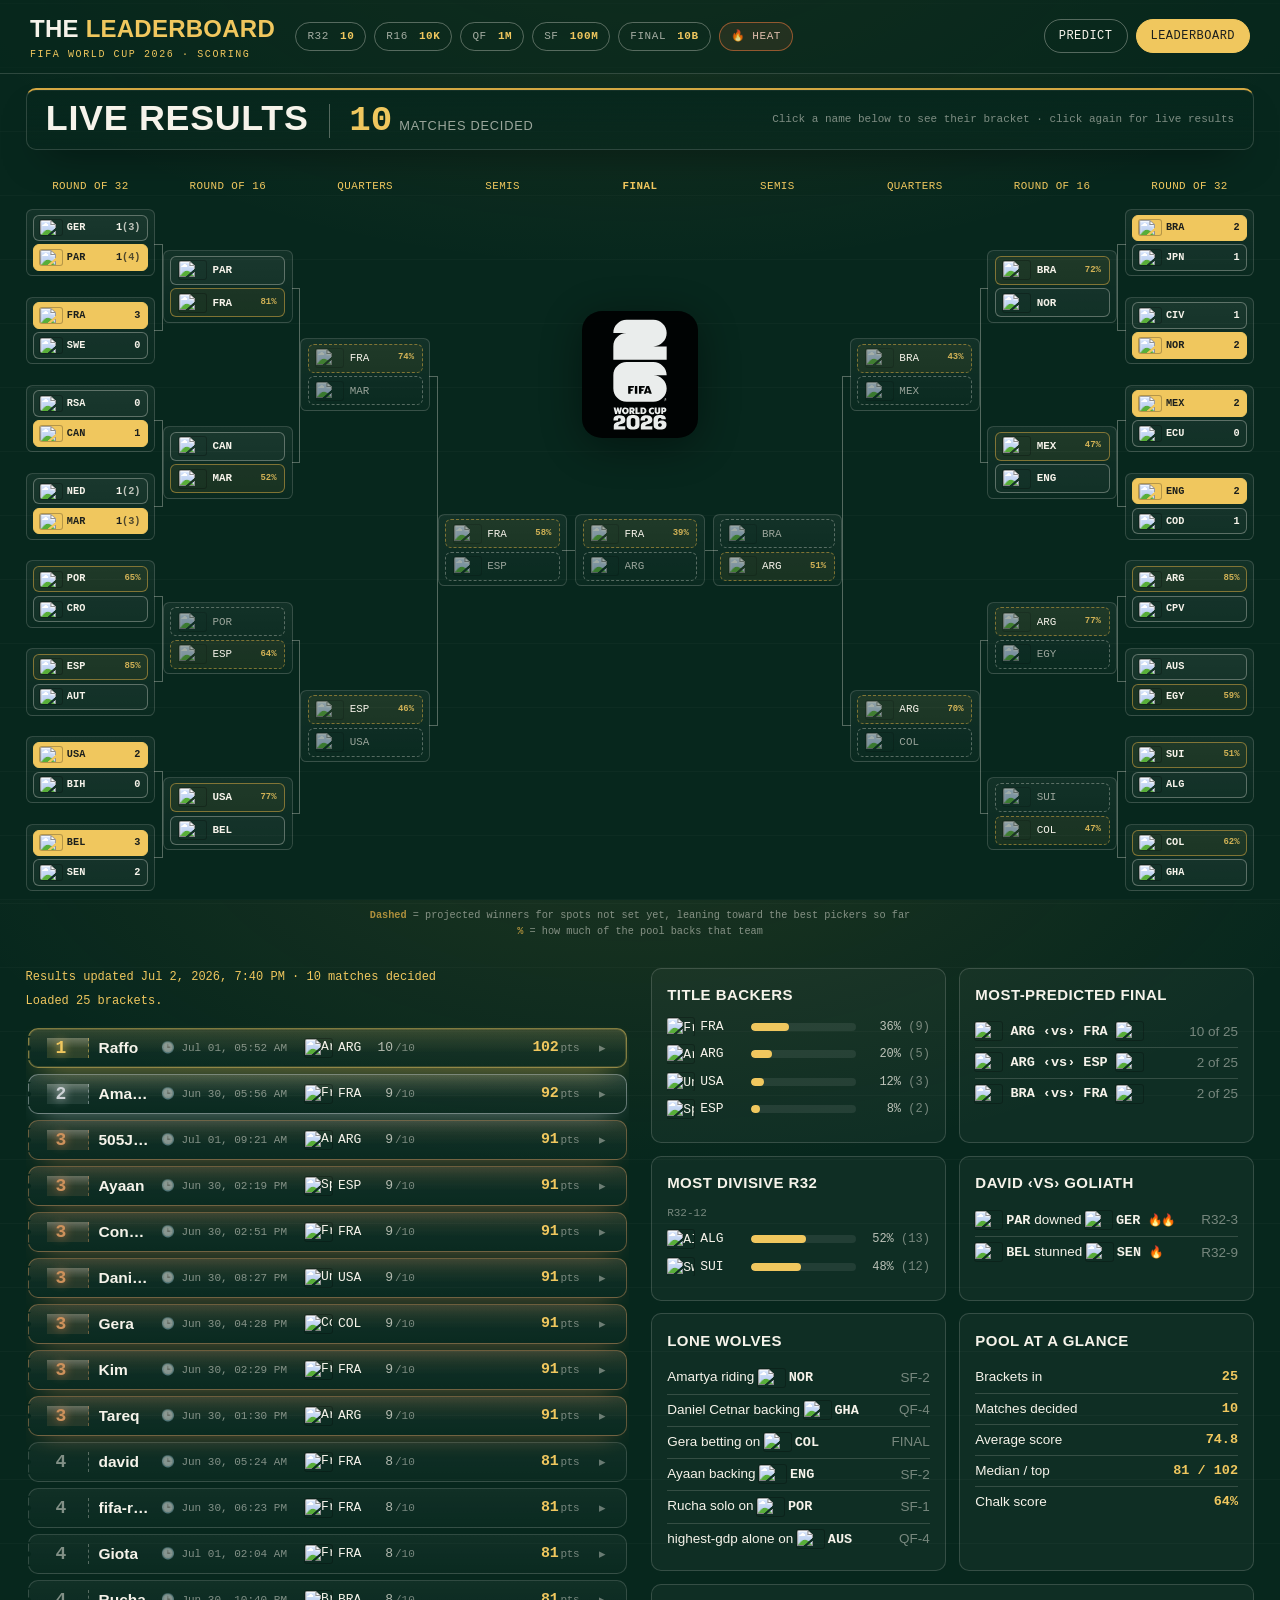
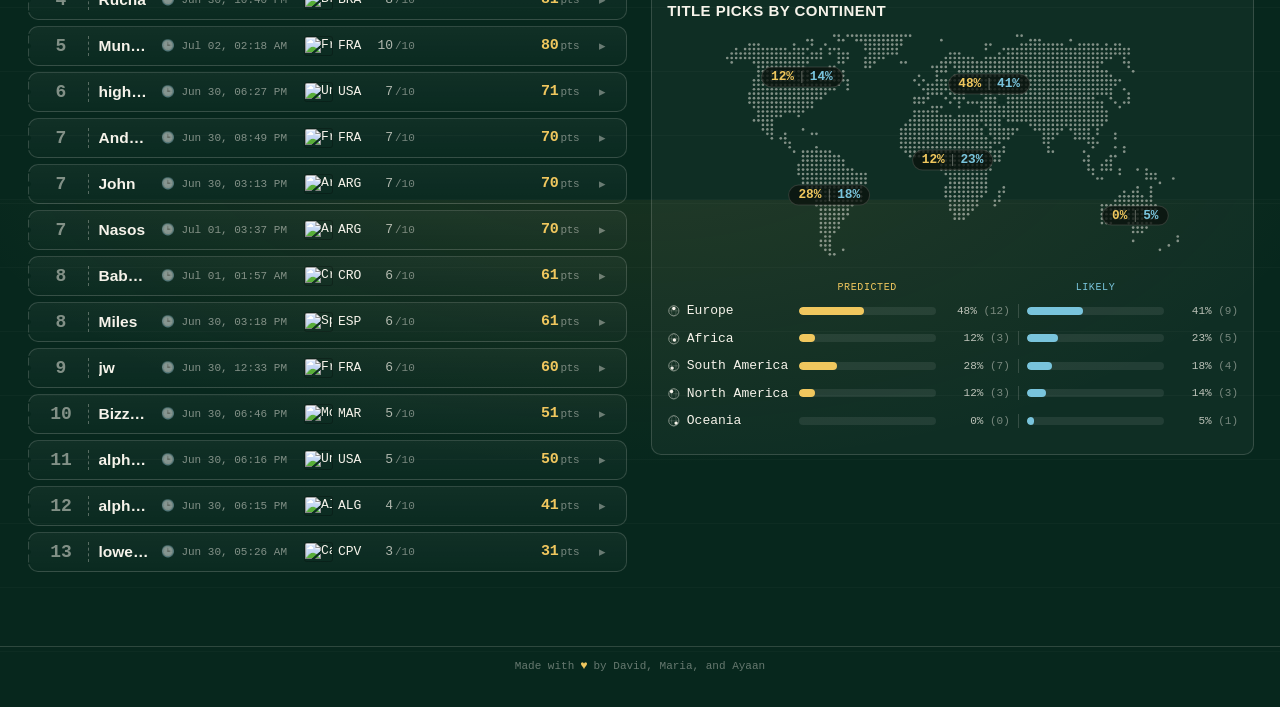
==== score.html @ 9e874c53 "Snapshot predictions to a committed file; hydrate static-first The leaderboard used to await a live " ====
<!doctype html>
<html lang="en">
<head>
<meta charset="utf-8">
<meta name="viewport" content="width=1024">
<title>Leaderboard — World Cup 2026 Knockout Predictor</title>
<meta name="description" content="Live leaderboard and pool stats for the 2026 World Cup knockout predictor.">
<link rel="icon" type="image/svg+xml" href="assets/favicon.svg?v=1f8895ae40e2">
<link rel="stylesheet" href="assets/style.css?v=1f8895ae40e2">
</head>
<body class="on-leaderboard">

<div class="page">

  <!-- Same slim top bar as the predictor, so the two pages feel like one app. -->
  <header class="topbar">
    <h1 class="brand">
      The <em>Leaderboard</em>
      <span class="brand-sub">FIFA World Cup 2026 · Scoring</span>
    </h1>

    <div class="scoring-key">
      <div class="key-chips">
        <span class="key-chip">R32 <b>10</b></span>
        <span class="key-chip">R16 <b>10K</b></span>
        <span class="key-chip">QF <b>1M</b></span>
        <span class="key-chip">SF <b>100M</b></span>
        <span class="key-chip">Final <b>10B</b></span>
        <span class="key-chip key-chip-heat">🔥 Heat</span>
      </div>
    </div>

    <span class="spacer"></span>

    <div class="topbar-tools">
      <nav class="nav-pills">
        <a href="index.html">Predict</a>
        <a href="score.html" class="current">Leaderboard</a>
      </nav>
    </div>
  </header>

  <main class="lb-dashboard">

    <!-- Hero scoreboard banner — its own top-level band so it reads as the page's
         headline, not a label glued to the bracket. It leads as the first item on
         every viewport (desktop by source order; phones pin it first via CSS
         `order` — see the portrait / ≤820px blocks in style.css). -->
    <div class="canvas-head">
      <h2 class="ch-title" id="canvas-title">Live Results</h2>
      <span class="ch-score" id="canvas-score"></span>
      <span class="ch-hint" id="canvas-hint">Click a name below to see their bracket · click again for live results</span>
    </div>

    <!-- The persistent bracket canvas: shows real results by default, morphs to
         a selected person's picks when their row is clicked. -->
    <section id="bracket-canvas">
      <div class="bracket-region" id="bracket-canvas-root"><!-- rendered by score-app.js --></div>
      <!-- Projection legend: shown under the bracket only in the live-results
           view once a pool consensus is drawn (toggled by score-app.js). -->
      <p id="canvas-proj-note" class="canvas-proj-note" hidden></p>
    </section>

    <!-- Lower zone: ranked-list selector on the left, pool stats on the right. -->
    <section class="lb-lower">
      <div class="lb-listwrap">
        <p id="results-stamp" class="results-stamp"></p>
        <p id="lb-status" class="lb-status" role="status" aria-live="polite"></p>
        <div id="leaderboard-root"><!-- rendered by score-app.js --></div>
      </div>

      <div class="lb-stats">
        <div id="pool-stats-root"></div>
      </div>
    </section>

  </main>

  <footer class="site-footer">Made with <span class="footer-heart">&hearts;</span> by David, Maria, and Ayaan</footer>

</div>

<script src="assets/version-check.js?v=1f8895ae40e2"></script>
<script src="assets/config.js?v=1f8895ae40e2"></script>
<script src="assets/bracket-data.js?v=1f8895ae40e2"></script>
<script src="assets/results-overrides.js?v=1f8895ae40e2"></script>
<script src="assets/results-data.js"></script>
<script src="assets/predictions-data.js"></script>
<script src="assets/score-app.js?v=1f8895ae40e2"></script>
<script>initScorePage();</script>
</body>
</html>
---- assets/style.css ----
/* ============================================================
   2026 World Cup Knockout Predictor — visual system
   Palette: pitch green, chalk white, goal-net charcoal, gold accent
   Inspired by stadium scoreboards + match-day ticket stock
   ============================================================ */

:root {
  --pitch: #0b3d2e;
  --pitch-deep: #07271d;
  --chalk: #f6f3ea;
  --charcoal: #1b1f1d;
  --gold: #d4a843;
  --gold-bright: #f0c75e;
  /* Cool counter-accent to the gold: marks the "Likely" (survivor-share) metric
     everywhere it pairs with the gold "Predicted" metric — chips, headers, bars. */
  --cool: #4f9bb5;
  --cool-bright: #79c4dc;
  --line: rgba(246, 243, 234, 0.16);
  --line-strong: rgba(246, 243, 234, 0.32);
  --red-card: #b3432b;
  --shadow: 0 18px 40px -20px rgba(0,0,0,0.6);

  --font-display: "Tungsten", "Oswald", "Arial Narrow", sans-serif;
  --font-body: "Inter", -apple-system, "Segoe UI", sans-serif;
  --font-mono: "JetBrains Mono", "SF Mono", Consolas, monospace;
}

@font-face {
  font-family: "Oswald";
  src: local("Oswald");
}

* { box-sizing: border-box; }

/* Single-screen app: neither page scrolls. The whole UI lives inside one
   viewport (.page is 100dvh) and the bracket flexes to absorb leftover height.
   dvh tracks the *dynamic* viewport so mobile browser chrome can't clip us. */
html, body { height: 100%; margin: 0; }

body {
  background: var(--pitch-deep);
  background-image:
    repeating-linear-gradient(
      0deg,
      rgba(255,255,255,0.025) 0px,
      rgba(255,255,255,0.025) 1px,
      transparent 1px,
      transparent 64px
    ),
    radial-gradient(ellipse 1200px 600px at 50% -10%, rgba(212,168,67,0.10), transparent 60%);
  color: var(--chalk);
  font-family: var(--font-body);
  line-height: 1.5;
  overflow: hidden;            /* page never scrolls; regions scroll internally */
}

/* The one-viewport frame both pages share, so navigating index <-> score
   keeps the identical shell and the bracket appears to persist. */
.page {
  height: 100dvh;
  display: flex;
  flex-direction: column;
  overflow: hidden;
}

a { color: var(--gold-bright); text-decoration: none; }
a:hover { text-decoration: underline; }

::selection { background: var(--gold); color: var(--charcoal); }

/* ---------- Layout shell ---------- */

.shell {
  max-width: 1080px;
  margin: 0 auto;
  padding: 0 20px 80px;
}

.masthead {
  padding: 48px 0 28px;
  border-bottom: 1px solid var(--line);
  margin-bottom: 8px;
}

.masthead .eyebrow {
  font-family: var(--font-mono);
  font-size: 12px;
  letter-spacing: 0.18em;
  text-transform: uppercase;
  color: var(--gold-bright);
  display: flex;
  align-items: center;
  gap: 10px;
  margin-bottom: 14px;
}

.masthead .eyebrow::before {
  content: "";
  width: 22px;
  height: 1px;
  background: var(--gold-bright);
  display: inline-block;
}

.masthead h1 {
  font-family: var(--font-display);
  font-weight: 700;
  text-transform: uppercase;
  font-size: clamp(34px, 6vw, 56px);
  line-height: 1.02;
  letter-spacing: 0.01em;
  margin: 0 0 10px;
}

.masthead h1 em {
  font-style: normal;
  color: var(--gold-bright);
}

.masthead p.sub {
  color: rgba(246,243,234,0.7);
  font-size: 15px;
  max-width: 560px;
  margin: 0;
}

.nav-pills {
  display: flex;
  gap: 8px;
  margin-top: 22px;
  flex-wrap: wrap;
}

.nav-pills a {
  font-family: var(--font-mono);
  font-size: 12px;
  letter-spacing: 0.04em;
  text-transform: uppercase;
  padding: 7px 14px;
  border: 1px solid var(--line-strong);
  border-radius: 100px;
  color: var(--chalk);
  text-decoration: none;
  transition: border-color 0.15s, background 0.15s;
}
.nav-pills a:hover { border-color: var(--gold-bright); background: rgba(212,168,67,0.08); }
.nav-pills a.current { background: var(--gold-bright); color: var(--charcoal); border-color: var(--gold-bright); }

/* ---------- Section headers ---------- */

.round-section { margin-top: 56px; }

.round-header {
  display: flex;
  align-items: baseline;
  justify-content: space-between;
  gap: 16px;
  margin-bottom: 18px;
  padding-bottom: 10px;
  border-bottom: 2px solid var(--gold);
}

.round-header h2 {
  font-family: var(--font-display);
  text-transform: uppercase;
  font-size: 26px;
  letter-spacing: 0.02em;
  margin: 0;
}

.round-header .count {
  font-family: var(--font-mono);
  font-size: 12px;
  color: rgba(246,243,234,0.55);
  white-space: nowrap;
}

/* ---------- Flags (flagcdn images) ---------- */

img.flag {
  display: inline-block;
  width: 27px;
  height: 18px;
  border-radius: 2px;
  object-fit: cover;
  box-shadow: 0 0 0 1px rgba(0,0,0,0.25);
  vertical-align: middle;
  flex: none;
}
.flag-unknown {
  display: inline-flex;
  width: 27px;
  height: 18px;
  align-items: center;
  justify-content: center;
  font-size: 14px;
  flex: none;
}

/* ---------- Slim top bar (shared chrome on both pages) ---------- */
/* Replaces the tall masthead so the bracket fits one screen. Sits at the top
   of .page; the bracket region below it flexes to fill the rest. */
.topbar {
  flex: none;
  display: flex;
  align-items: center;
  flex-wrap: wrap;
  gap: clamp(10px, 1.6vw, 22px);
  padding: clamp(8px, 1.2vh, 14px) clamp(14px, 2.4vw, 30px);
  border-bottom: 1px solid var(--line);
  background: rgba(7,39,29,0.55);
}
/* First line reads: brand · score-key chips · (spacer) · nav pills. The chips sit
   right beside the brand text and wrap across up to two rows WITHIN the scoring-key
   (it can shrink — flex-shrink + min-width:0 — so `.key-chips` wraps internally
   instead of pushing the whole row to wrap and dropping the pills). The spacer keeps
   the Predict/Leaderboard pills pinned to the right on line 1. `order` reorders past
   the source position (brand, scoring-key, spacer, tools) without touching the HTML. */
.topbar .brand        { order: 1; }
.topbar .scoring-key  { order: 2; flex: 0 1 auto; min-width: 0; }
.topbar .spacer       { order: 3; }
.topbar .topbar-tools { order: 4; }
.topbar .brand {
  font-family: var(--font-display);
  text-transform: uppercase;
  font-weight: 700;
  font-size: clamp(15px, 1.9vw, 24px);
  letter-spacing: 0.01em;
  white-space: nowrap;
  margin: 0;
}
.topbar .brand em { font-style: normal; color: var(--gold-bright); }
.topbar .brand .brand-sub {
  display: block;
  font-family: var(--font-mono);
  font-size: 10px;
  letter-spacing: 0.16em;
  color: var(--gold-bright);
  font-weight: 400;
}
.topbar .spacer { flex: 1; }
.topbar .topbar-tools { display: flex; align-items: center; gap: 10px; flex-wrap: wrap; justify-content: flex-end; }
.topbar input[type="text"] { width: clamp(120px, 16vw, 200px); padding: 8px 12px; }
.topbar .nav-pills { margin: 0; }

/* Predict page only: the name box + progress + action buttons occupy the same
   order-2 slot the leaderboard gives its scoring-key chips, so the pills still pin
   top-right on line 1. `flex: 0 1 auto` + `min-width: 0` let this block shrink and
   wrap INTERNALLY (rather than shoving the pills off the line) — parity with
   `.topbar .scoring-key`. */
.topbar .topbar-content {
  order: 2;
  display: flex;
  align-items: center;
  gap: clamp(10px, 1.4vw, 18px);
  flex: 0 1 auto;
  min-width: 0;
  flex-wrap: wrap;
}
/* Name box with the completion bar stacked directly beneath it. A fixed column width
   so the input and the progress bar share the SAME width (the input fills it via
   width:100% below), rather than the input ending short of the bar. */
.topbar-entry { display: flex; flex-direction: column; gap: 6px; width: clamp(180px, 20vw, 240px); }
.topbar-entry .field-group { width: 100%; }
.topbar-entry #predictor-name { width: 100%; }
.topbar-entry .progress-bar { font-size: 11px; }
/* Let the completion track flex to fill the row so the bar spans the full name width. */
.topbar-entry .progress-track { flex: 1; width: auto; }
.topbar-actions { display: flex; align-items: center; gap: 8px; flex-wrap: wrap; }
/* Slim the buttons to the pill/chip scale IN THE TOP BAR only (the global .btn stays
   chunky for the toast + bracket controls). */
.topbar .btn { padding: 9px 16px; font-size: 12px; }

/* ---------- Symmetric bracket (shared by predictor + leaderboard) ---------- */

/* The region that holds the bracket; absorbs all leftover viewport height. */
.bracket-region {
  flex: 1 1 auto;
  min-height: 0;            /* let the grid shrink inside the flex column */
  display: flex;
  flex-direction: column;
  padding: clamp(6px, 1.2vh, 16px) clamp(8px, 1.6vw, 24px) clamp(8px, 1.6vh, 18px);
}

/* Static round-label strip across the top — replaces the old sticky per-column
   headers that floated over the cards (the "Round of 32 obscuring boxes" bug). */
.sym-labels {
  flex: none;
  display: grid;
  grid-template-columns: repeat(9, 1fr);
  gap: clamp(4px, 0.6vw, 12px);
  margin-bottom: clamp(4px, 0.8vh, 10px);
}
.sym-label {
  text-align: center;
  font-family: var(--font-mono);
  font-size: clamp(8px, 0.85vw, 12px);
  letter-spacing: 0.04em;
  text-transform: uppercase;
  color: var(--gold-bright);
  white-space: nowrap;
  overflow: hidden;
  text-overflow: ellipsis;
}
.sym-label:nth-child(5) { color: var(--gold-bright); font-weight: 700; }

/* The grid itself: 9 columns that always sum to the container width (so a
   horizontal scrollbar is impossible) and rows that fill the height (so it
   never scrolls vertically either). Row count is set inline by the renderer. */
.sym-bracket {
  flex: 1 1 auto;
  min-height: 0;
  display: grid;
  grid-template-columns: repeat(9, 1fr);
  gap: clamp(3px, 0.5vw, 10px) clamp(4px, 0.6vw, 12px);
}

/* Round dividers are for the mobile stacked view only; on desktop the grid
   positions cells by column, so these are out of the way. */
.sym-round-tag { display: none; }

/* Each match occupies a grid area sized by the renderer; the card centres in it. */
.sym-cell {
  position: relative;
  display: flex;
  align-items: center;
  min-width: 0;
  min-height: 0;
}

/* Staged load reveal (leaderboard, first paint only — JS adds .reveal then
   .revealed on the bracket region one frame later). Cells start hidden and ease
   in; the per-round transition-delay, keyed off the stable round class, makes the
   wallchart fan out R32 → R16 → QF → SF → Final. The emblem + round tags ride in
   last with the Final. Reduced-motion users skip the whole thing (rule below +
   the JS gate), so nothing ever starts hidden for them. */
.bracket-region.reveal .sym-cell,
.bracket-region.reveal .sym-emblem,
.bracket-region.reveal .sym-round-tag { opacity: 0; transform: translateY(10px); }
.bracket-region .sym-cell,
.bracket-region .sym-emblem,
.bracket-region .sym-round-tag { transition: opacity 0.45s ease, transform 0.45s ease; }
.bracket-region.revealed .sym-cell,
.bracket-region.revealed .sym-emblem,
.bracket-region.revealed .sym-round-tag { opacity: 1; transform: none; }
.bracket-region .sym-cell.sym-R32,
.bracket-region .sym-round-tag[data-round="R32"] { transition-delay: 0s; }
.bracket-region .sym-cell.sym-R16,
.bracket-region .sym-round-tag[data-round="R16"] { transition-delay: 0.10s; }
.bracket-region .sym-cell.sym-QF,
.bracket-region .sym-round-tag[data-round="QF"]  { transition-delay: 0.20s; }
.bracket-region .sym-cell.sym-SF,
.bracket-region .sym-round-tag[data-round="SF"]  { transition-delay: 0.30s; }
.bracket-region .sym-cell.sym-FINAL,
.bracket-region .sym-round-tag[data-round="FINAL"],
.bracket-region .sym-emblem { transition-delay: 0.40s; }

/* Reduced motion: a CSS safety net beside the JS gate — never leave a cell
   hidden, never animate the reel, even if the .reveal/.flip-go classes appear. */
@media (prefers-reduced-motion: reduce) {
  .bracket-region .sym-cell,
  .bracket-region .sym-emblem,
  .bracket-region .sym-round-tag { transition: none !important; opacity: 1 !important; transform: none !important; }
  .flip-reel.flip-go { transition: none !important; transform: none !important; }
}

/* WC2026 emblem in the centre column. Spans only the top half of the centre
   column (set inline by the renderer) and centres within it, so its midpoint
   sits at ~25% of the column height — halfway between the top "Final" label and
   the centred Final card, with no overlap. Decorative only (pointer-events:none). */
.sym-emblem {
  display: flex;
  align-items: center;
  justify-content: center;
  min-width: 0; min-height: 0;
  pointer-events: none;
  z-index: 0;
}
.sym-emblem img {
  width: clamp(70px, 9vw, 150px);
  height: auto;
  opacity: 0.92;
  filter: drop-shadow(0 8px 22px rgba(0,0,0,0.45));
}
.sym-FINAL { z-index: 1; }   /* keep the Final card above the emblem */

.match-card {
  position: relative;
  width: 100%;
  background: linear-gradient(180deg, rgba(255,255,255,0.05), rgba(255,255,255,0.015));
  border: 1px solid var(--line);
  border-radius: clamp(5px, 0.5vw, 9px);
  padding: clamp(3px, 0.5vh, 8px) clamp(4px, 0.5vw, 9px);
  transition: border-color 0.15s, box-shadow 0.15s;
}
.match-card.is-picked { border-color: rgba(212,168,67,0.45); }

.team-stack { display: flex; flex-direction: column; gap: clamp(2px, 0.4vh, 5px); }

.team-row {
  display: flex;
  align-items: center;
  gap: clamp(4px, 0.5vw, 9px);
  width: 100%;
  background: rgba(255,255,255,0.03);
  border: 1.5px solid var(--line-strong);
  border-radius: 6px;
  color: var(--chalk);
  font-family: var(--font-body);
  /* Compact sizing shared by BOTH the predictor and the leaderboard canvas, so
     switching Predict <-> Leaderboard shows no size jump (the two render with
     the same renderSymmetricBracket; only this sizing used to diverge). */
  font-size: clamp(10px, 0.85vw, 13px);
  padding: clamp(3px, 0.5vh, 7px) clamp(5px, 0.6vw, 10px);
  font-weight: 600;
  cursor: pointer;
  text-align: left;
  transition: all 0.12s ease;
}
.team-row .team-name { flex: 1; overflow: hidden; text-overflow: ellipsis; white-space: nowrap; }

/* Three-letter country codes read as a stadium ticker: monospace everywhere
   they appear — bracket cards (.team-name, always a code or "TBD"), the
   ranked-list champion column (.lb-team), the pool-stat bars (.stat-bar-label),
   and the emphasised codes in stat-card lines (.stat-line strong — Most-predicted
   Final, Most Shocking, Lone wolves) — so the codes line up with the mono
   numerals already used for ranks, scores and shares around them. */
.team-row .team-name,
.lb-team,
.stat-bar-label,
.stat-line strong {
  font-family: var(--font-mono);
}
.team-row .pick-dot {
  width: 8px; height: 8px; border-radius: 50%;
  border: 1.5px solid var(--line-strong);
  flex: none;
}
.team-row:hover { border-color: var(--gold); background: rgba(212,168,67,0.06); }
.team-row.selected {
  background: var(--gold-bright);
  border-color: var(--gold-bright);
  color: var(--charcoal);
}
.team-row.selected .pick-dot { background: var(--charcoal); border-color: var(--charcoal); }
.team-row.empty {
  opacity: 0.4;
  cursor: default;
  font-style: italic;
  justify-content: center;
}

/* ---------- Connector elbows ---------- */
/* Each match that draws from two feeders gets a "[" (left half) or "]" (right
   half) bracket spanning the gap to its feeder column. Because the grid row-span
   doubles every round, a receiving CELL spans exactly its two feeder cells, so
   the two feeders' centres sit at precisely 25% and 75% of the cell — the prongs
   land on them and the vertical spine joins them. Drawn on .sym-cell (the tall
   grid area), not the card, so the geometry is exact at any size. */
.sym-cell.sym-has-feeders:not(.sym-FINAL)::before {
  content: "";
  position: absolute;
  top: 25%;
  height: 50%;
  width: clamp(4px, 0.6vw, 12px);
  border: 1px solid var(--line-strong);
  pointer-events: none;
}
/* Left half: feeders are to the LEFT, so the spine hugs the receiver (right
   edge) and the prongs reach left toward the feeders → drop the left border. */
.sym-left.sym-has-feeders:not(.sym-FINAL)::before  { right: 100%; border-left: none; }
/* Right half is the mirror: spine on the left, prongs reach right. */
.sym-right.sym-has-feeders:not(.sym-FINAL)::before { left: 100%;  border-right: none; }

/* The Final draws from the two semis on opposite sides, both at mid-height, so
   it just needs a horizontal prong reaching out each way. */
.sym-FINAL::before, .sym-FINAL::after {
  content: "";
  position: absolute;
  top: 50%;
  height: 0;
  border-top: 1px solid var(--line-strong);
  width: clamp(6px, 1vw, 18px);
  pointer-events: none;
}
.sym-FINAL::before { right: 100%; }
.sym-FINAL::after  { left: 100%; }

/* ---------- Compact match cards for the R32 outer columns ---------- */
/* R32 is the narrowest column, so it's the tight case for the score chip: a
   tighter internal gap + a marginally smaller flag reclaim the ~6px a "1(4)"
   shootout tally needs, so a 3-letter code (e.g. MAR) never ellipsizes. Scoped
   to R32 only — R16→Final cards are wider and keep the 27×18 flag. */
.sym-R32 .team-row { font-size: clamp(9px, 0.8vw, 12px); padding: clamp(3px,0.5vh,6px) clamp(4px,0.5vw,8px); gap: clamp(3px, 0.35vw, 6px); }
.sym-R32 .team-row .flag { width: 22px; height: 15px; }

/* ---------- Read-only pick states (leaderboard person view) ---------- */
.team-row.pick-correct { border-color: var(--gold); background: rgba(212,168,67,0.16); }
.team-row.pick-wrong   { border-color: rgba(179,67,43,0.6); background: rgba(179,67,43,0.10); }
.team-row.pick-wrong .team-name { text-decoration: line-through; text-decoration-color: rgba(179,67,43,0.8); color: rgba(246,243,234,0.6); }
.team-row .pick-mark { flex: none; font-family: var(--font-mono); font-size: clamp(9px, 0.8vw, 12px); width: 12px; text-align: center; }
.team-row.pick-correct .pick-mark { color: var(--gold-bright); }
.team-row.pick-wrong .pick-mark { color: var(--red-card); }
/* Upset bonus flag (🔥+N) on a correct R32 pick that beat the pool — shown beside
   the ✓ so the boldest calls pop on the scorecard. Ordinary correct picks carry
   no numeric badge (their place value would read as a giant, broken number). */
.team-row .pick-points { flex: none; font-family: var(--font-mono); font-variant-numeric: tabular-nums; font-size: clamp(8px, 0.7vw, 11px); color: var(--gold-bright); font-weight: 700; }
/* Receipt chip: a correct pick submitted after its result was known (crowd-credit
   only, no upset bonus). Sits where 🔥 would; slightly muted so it flags rather
   than celebrates. */
.team-row .pick-receipt { flex: none; font-size: clamp(8px, 0.7vw, 11px); opacity: 0.85; }

/* ---------- Pool consensus projection (live-results view) ---------- */
/* Undecided slots are drawn in as the pool's score-weighted projection — a
   "pencil sketch over the printed wallchart": dashed and dimmed so it never
   reads as a real result (those stay solid/gold). Two independent marks:
     .projected   — this team is drafted in, not a confirmed feeder winner yet.
     .proj-favored — the side the pool backs to win this match; faint chalk tint
                     + a share chip. Can sit on a real-but-unplayed team too. */
.team-row.projected {
  border-style: dashed;
  border-color: var(--line-strong);
  background: transparent;
  color: rgba(246, 243, 234, 0.6);
  cursor: default;
  font-weight: 500;
}
.team-row.projected .flag { opacity: 0.6; }
.team-row.proj-favored {
  /* The pool's pick to advance: a restrained chalk-gold wash, no solid fill, so
     it's clearly "expected" rather than "decided" (which is the gold .selected). */
  border-color: rgba(212, 168, 67, 0.55);
  background: rgba(212, 168, 67, 0.07);
  color: var(--chalk);
}
.team-row.proj-favored.projected { border-style: dashed; }
/* Final scoreline on a decided reality-view row. Mono/tabular like the other
   right-pinned chips; inherits the row's color so it reads dark-on-gold on the
   gold .selected winner and chalk on the loser. Penalty tally sits quieter, in
   parens, so a shootout reads as "1(4)". */
.team-row .team-score {
  flex: none;
  font-family: var(--font-mono);
  font-variant-numeric: tabular-nums;
  font-weight: 700;
  /* No font-size: inherit the row's, so the goals match the country code
     (.team-name, which also inherits it) in every round. */
}
/* Parenthesized shootout tally ("1(4)"): same size and weight as the goals so
   the pair reads as one scoreline, only a touch quieter. */
.team-row .team-score .pen { opacity: 0.75; }

/* Share of the score-weighted pool on the favored side (e.g. "64%"). */
.team-row .proj-share {
  flex: none;
  font-family: var(--font-mono);
  font-variant-numeric: tabular-nums;
  font-size: clamp(8px, 0.7vw, 11px);
  font-weight: 700;
  color: var(--gold-bright);
  opacity: 0.85;
}

/* The one-line legend that explains the dashed marks, sat UNDER the bracket as a
   caption. Centred and quiet so it reads as a footnote to the wallchart, not a
   header. [hidden] (set by score-app.js off the live view) keeps it out of flow. */
.canvas-proj-note {
  margin: 10px 0 0;
  text-align: center;
  font-family: var(--font-mono);
  font-size: clamp(10px, 0.8vw, 12px);
  color: rgba(246, 243, 234, 0.5);
}
.canvas-proj-note[hidden] { display: none; }
.canvas-proj-note b { color: rgba(212, 168, 67, 0.8); font-weight: 700; }

/* ---------- Form fields ---------- */

.field-group {
  margin-bottom: 22px;
}

.field-group label {
  display: block;
  font-family: var(--font-mono);
  font-size: 12px;
  letter-spacing: 0.06em;
  text-transform: uppercase;
  color: var(--gold-bright);
  margin-bottom: 8px;
}

input[type="text"], input[type="email"], textarea, select {
  width: 100%;
  background: rgba(255,255,255,0.04);
  border: 1.5px solid var(--line-strong);
  border-radius: 8px;
  padding: 11px 14px;
  color: var(--chalk);
  font-family: var(--font-body);
  font-size: 15px;
}
input[type="text"]:focus, input[type="email"]:focus, textarea:focus, select:focus {
  outline: none;
  border-color: var(--gold-bright);
}

/* ---------- Buttons ---------- */

.btn {
  display: inline-flex;
  align-items: center;
  gap: 8px;
  font-family: var(--font-mono);
  font-size: 13px;
  letter-spacing: 0.05em;
  text-transform: uppercase;
  padding: 13px 22px;
  border-radius: 8px;
  border: 1.5px solid transparent;
  cursor: pointer;
  transition: all 0.12s ease;
}

.btn-primary {
  background: var(--gold-bright);
  color: var(--charcoal);
  font-weight: 700;
}
.btn-primary:hover { background: var(--chalk); }
.btn-primary:disabled { opacity: 0.4; cursor: not-allowed; }

.btn-ghost {
  background: transparent;
  color: var(--chalk);
  border-color: var(--line-strong);
}
.btn-ghost:hover { border-color: var(--gold-bright); color: var(--gold-bright); }

/* "Submissions closed" hint beside the (disabled) Submit button, past the R32 cutoff. */
.submit-hint {
  font-family: var(--font-mono);
  font-size: 11px;
  letter-spacing: 0.03em;
  color: rgba(246,243,234,0.6);
  white-space: nowrap;
}

.btn-row {
  display: flex;
  gap: 10px;
  flex-wrap: wrap;
  margin-top: 28px;
}

/* ---------- Inline progress (lives in the top bar now, not sticky) ---------- */

.progress-bar {
  display: flex;
  align-items: center;
  gap: 10px;
  font-family: var(--font-mono);
  font-size: 12px;
  white-space: nowrap;
}

.progress-track {
  width: clamp(80px, 12vw, 160px);
  height: 6px;
  background: rgba(255,255,255,0.08);
  border-radius: 100px;
  overflow: hidden;
}
.progress-fill {
  height: 100%;
  background: var(--gold-bright);
  border-radius: 100px;
  transition: width 0.2s ease;
}

/* ---------- Panels / callouts ---------- */

.panel {
  background: rgba(255,255,255,0.035);
  border: 1px solid var(--line);
  border-radius: 12px;
  padding: 22px 24px;
  margin-bottom: 20px;
}

.panel h3 {
  font-family: var(--font-display);
  text-transform: uppercase;
  font-size: 18px;
  margin: 0 0 10px;
  letter-spacing: 0.02em;
}

.panel p { margin: 0 0 10px; color: rgba(246,243,234,0.75); font-size: 14.5px; }
.panel p:last-child { margin-bottom: 0; }

.panel.gold-edge { border-color: rgba(212,168,67,0.4); }

code, pre {
  font-family: var(--font-mono);
  font-size: 13px;
}

textarea.json-box {
  font-family: var(--font-mono);
  font-size: 12.5px;
  min-height: 160px;
  resize: vertical;
  white-space: pre;
}

/* ---------- Leaderboard / scoring ---------- */

/* Two-line scoring key: the place-value chips on top, a one-line plain-language
   note below (what the digits mean + the R32 upset bonus). Stacks so neither the
   long weights nor the note ever crowd onto a single cramped row. */
.scoring-key {
  display: flex;
  flex-direction: column;
  gap: 4px;
  margin: 4px 0 18px;
}
.key-chips { display: flex; gap: 8px; flex-wrap: wrap; }
/* In the slim leaderboard topbar the chip row is inline chrome, so drop the
   block margin that would otherwise make the bar taller than the predictor's. */
.topbar .scoring-key { margin: 0; }
.key-chip {
  font-family: var(--font-mono);
  font-variant-numeric: tabular-nums;
  font-size: 11px;
  letter-spacing: 0.05em;
  text-transform: uppercase;
  padding: 5px 11px;
  border-radius: 100px;
  border: 1px solid var(--line-strong);
  color: rgba(246,243,234,0.65);
}
.key-chip b { color: var(--gold-bright); margin-left: 4px; }
/* The Heat chip reads as fire, not a round: a warm tint + border so the middle
   "boldness" lane stands apart from the plain round place-value chips flanking it. */
.key-chip-heat {
  border-color: rgba(240,120,60,0.55);
  color: rgba(255,214,196,0.85);
  background: rgba(240,120,60,0.10);
}
.key-chip-heat b { color: #ffb27a; }
.key-note {
  margin: 0;
  /* Two lines for the full legend (incl. the late-submission clause) without
     over-widening the topbar — too wide squeezed the nav pills onto two rows. */
  max-width: 74ch;
  font-family: var(--font-mono);
  font-size: 10px;
  line-height: 1.45;
  color: rgba(246,243,234,0.5);
}
.key-note b { color: var(--gold-bright); font-weight: 700; }

.results-stamp {
  font-family: var(--font-mono);
  font-size: 12px;
  color: var(--gold-bright);
  margin: 0 0 6px;
}
.lb-status { font-family: var(--font-mono); font-size: 12px; margin: 0 0 16px; color: rgba(246,243,234,0.55); }
.lb-status-ok { color: var(--gold-bright); }
.lb-status-err { color: #e89a86; }
.lb-empty { color: rgba(246,243,234,0.6); font-size: 14px; }

/* Locked group: brackets submitted after the R32 hard-close. Shown for the record
   but never scored — a muted note + dimmed, non-interactive rows. */
.lb-locked-note {
  margin: 14px 2px 6px;
  font-family: var(--font-mono);
  font-size: 10px;
  line-height: 1.4;
  color: rgba(246,243,234,0.45);
}
.lb-locked-list { flex: none; overflow: visible; }
.lb-entry.lb-locked .lb-row { cursor: default; opacity: 0.6; }
.lb-entry.lb-locked .lb-row:hover { border-color: var(--line); background: linear-gradient(180deg, rgba(255,255,255,0.045), rgba(255,255,255,0.015)); }
.lb-entry.lb-locked .lb-score { font-family: var(--font-mono); font-size: 11px; letter-spacing: 0.04em; text-transform: uppercase; }

.lb-list {
  list-style: none; margin: 0; padding: 2px;
  display: flex; flex-direction: column; gap: 6px;
  flex: 1 1 auto; min-height: 0;
  overflow-y: auto;            /* the list scrolls internally; the page does not */
  -webkit-overflow-scrolling: touch;
}

/* Each standings row is a match-day ticket stub: the rank sits on a detachable
   left stub (mono "seat number" + dashed perforation, set on .lb-rank below),
   and the outer-left edge is punched with half-circle notches as if torn from a
   ticket book. The notch fill is the page background so it reads as punched. */
.lb-row {
  position: relative;
  display: grid;
  /* The name is the sole flexible track (1fr) and absorbs ALL the slack, so the four
     metadata columns pack into a tight cluster on the far right and the name gets max
     room to read. The TIME and FLAG tracks are both `auto` (content-sized), not fixed px,
     so each hugs its content and the 12px grid `gap` is the ONLY spacing between them —
     EVEN gutters on both sides of the flag (time→flag matches flag→correct). A fixed px
     track wider than its content leaves trailing slack (justify-self:start pins content
     left), which pads one gutter unevenly; `auto` avoids that. NB `auto` sizes per-row
     (each row is its own grid — auto does NOT share a width down the list); it reads as a
     TRUE column only because the CONTENT is effectively constant-width every row: the
     stamp is a fixed-format "Jun 20, 02:30 PM" tabular-nums string, and the flag is a 27px
     img + a mono 3-letter code (so GHA/SUI/III all measure identical — no proportional
     drift; the code's size is pinned on .lb-champ below so scored `<button>` rows and
     locked `<div>` rows — which have different UA-default font-sizes — measure identically
     too). And the flag's LEFT edge stays rock-steady regardless of the time content
     (an empty stamp, or the locked-row 🔒 prefix): the 1fr name track absorbs whatever the
     time track doesn't use, so the time width cancels out of the flag's position entirely.
     "31/31" (correct)
     stays a small fixed 40px track, left-aligned so its per-row digit slack falls into
     the far-away score gutter, invisibly. `auto` also self-sizes to the real glyph
     widths — robust to the 🕒 emoji, which renders wider than a hardcoded guess on many
     devices and would otherwise overflow the track into the flag. Score reserves the
     endgame "19,294,989,169pts" (~143px at 15px mono) and is right-aligned so its digits
     hold a steady right edge as totals climb; caret 22px. */
  grid-template-columns: 40px minmax(0, 1fr) auto auto 40px 150px 22px;
  align-items: center;
  gap: 12px;
  width: 100%;
  padding: clamp(8px, 1vh, 12px) clamp(10px, 1vw, 16px) clamp(8px, 1vh, 12px) clamp(15px, 1.4vw, 20px);
  background: linear-gradient(180deg, rgba(255,255,255,0.045), rgba(255,255,255,0.015));
  border: 1px solid var(--line);
  border-radius: 10px;
  color: var(--chalk);
  cursor: pointer;
  text-align: left;
  font-family: var(--font-body);
  transition: border-color 0.15s, background 0.15s;
}
/* Punched left edge — a vertical column of half-circle notches, inset from the
   rounded corners so they never spill past them. */
.lb-row::before {
  content: "";
  position: absolute;
  left: -1px; top: 7px; bottom: 7px;
  width: 7px;
  background: radial-gradient(circle 3px at left center, var(--pitch-deep) 99%, transparent 100%) left center / 7px 13px repeat-y;
  pointer-events: none;
}
.lb-row:hover { border-color: var(--line-strong); background: rgba(212,168,67,0.05); }

/* ---------- Podium tickets (ranks 1–3): a finish that looks earned ----------
   A top-3 row isn't just a tinted digit — it reads as a medal-foil ticket: a
   metallic seat-number stub, a faint medal wash across the stock, a glowing seat
   number, and a soft colored lift off the page. Gold (champion) runs warmest and
   brightest; silver/bronze step down in turn. Each medal sets its palette in
   custom properties so one rule paints all three. Placed BEFORE :hover/.is-active
   so the click-selected state still wins (it shares specificity → source order). */
.lb-entry.medal-gold   { --medal: #f0c75e; --medal-wash: rgba(240,199,94,0.14); --medal-line: rgba(240,199,94,0.50); }
.lb-entry.medal-silver { --medal: #e2e7ec; --medal-wash: rgba(214,221,227,0.10); --medal-line: rgba(214,221,227,0.42); }
.lb-entry.medal-bronze { --medal: #d68a52; --medal-wash: rgba(205,145,91,0.13); --medal-line: rgba(205,145,91,0.44); }

.lb-entry.medal-gold .lb-row,
.lb-entry.medal-silver .lb-row,
.lb-entry.medal-bronze .lb-row {
  border-color: var(--medal-line);
  background:
    linear-gradient(180deg, var(--medal-wash), rgba(255,255,255,0) 62%),
    linear-gradient(180deg, rgba(255,255,255,0.05), rgba(255,255,255,0.015));
  box-shadow: 0 9px 24px -15px var(--medal);
}
/* The champion's ticket gets a slightly stronger glow + a hairline gold inset. */
.lb-entry.medal-gold .lb-row {
  box-shadow: inset 0 0 0 1px rgba(240,199,94,0.18), 0 11px 28px -14px var(--medal);
}
/* Foil seat-number stub: a metallic top-sheen over the medal wash, with the
   perforation and the digit themselves lit in the medal colour. */
.lb-entry.medal-gold .lb-rank,
.lb-entry.medal-silver .lb-rank,
.lb-entry.medal-bronze .lb-rank {
  background: linear-gradient(180deg, rgba(255,255,255,0.22), rgba(255,255,255,0) 50%), var(--medal-wash);
  border-right-color: var(--medal-line);
  text-shadow: 0 0 10px var(--medal);
}
/* Hover keeps its feedback on podium rows (higher specificity than base hover). */
.lb-entry.medal-gold .lb-row:hover,
.lb-entry.medal-silver .lb-row:hover,
.lb-entry.medal-bronze .lb-row:hover { border-color: var(--medal); }

/* Active = this person's bracket is the one currently shown in the canvas. */
.lb-entry.is-active .lb-row {
  border-color: var(--gold-bright);
  background: rgba(212,168,67,0.12);
}

/* The rank is the ticket's "seat number": mono digits on a stub that's torn
   from the row body by a dashed perforation (the right border). */
.lb-rank {
  font-family: var(--font-mono);
  font-size: 18px;
  font-weight: 700;
  text-align: center;
  color: rgba(246,243,234,0.5);
  border-right: 1px dashed var(--line-strong);
  padding-right: 12px;
  margin-right: -2px;
}
.lb-rank.gold { color: var(--gold-bright); }
.lb-rank.silver { color: #cdd2d6; }
.lb-rank.bronze { color: #cd915b; }

.lb-name { font-weight: 700; font-size: 15.5px; min-width: 0; display: flex; align-items: center; gap: 8px; }
.lb-name-text { overflow: hidden; text-overflow: ellipsis; white-space: nowrap; }
/* Submission time: its OWN slim column just left of the champion flag, so rows stay
   single-line and trim. The trusted server write time (the one scoring uses), muted
   + mono so it reads as metadata, with the 🕒 keeping the cheating-aware theme.
   Left-aligned with tabular figures so the fixed-width "Jun 20, 02:30 PM" stamps
   stack into a clean, readable column down the list. The trailing tracks are content-
   sized (see .lb-row), so the 12px grid `gap` + this 6px margin give an 18px time→flag
   gutter — a hair MORE than the flag→correct 16px (.lb-champ below), because the stamp is
   small, light, muted text and reads tighter against the solid flag block than the denser
   "31/31" does, so it needs the extra pixels to feel evenly spaced. Done via margin (not a
   bigger grid `gap`, which would loosen all seven gutters). */
.lb-submitted { font-family: var(--font-mono); font-variant-numeric: tabular-nums; font-size: 11px; font-weight: 400; line-height: 1.1; color: rgba(246,243,234,0.5); white-space: nowrap; justify-self: start; text-align: left; margin-right: 6px; }
/* "Please Resubmit" pill: the bracket was corrected after this person submitted,
   so their later-round picks were cleared. A muted red-card tint flags it as
   needs-attention without shouting; flex:none keeps it whole as the name ellipsizes. */
.lb-resubmit {
  flex: none;
  font-family: var(--font-mono);
  font-size: 9.5px;
  font-weight: 700;
  letter-spacing: 0.04em;
  text-transform: uppercase;
  line-height: 1;
  white-space: nowrap;
  padding: 3px 7px;
  border-radius: 100px;
  color: var(--chalk);
  background: rgba(179, 67, 43, 0.22);
  border: 1px solid var(--red-card);
}
/* The same nudge inline in the per-person hero stat line. */
.ch-resubmit { color: var(--red-card); font-weight: 700; }
/* 4px right margin → 16px flag→correct gutter (12px grid gap + 4px), matching the
   time→flag breather set on .lb-submitted, so the flag sits evenly spaced on both sides.
   font-size pins the champion code: scored rows are <button> (UA font-size 13.333px) and
   locked rows are <div> (inherits 16px), so an unpinned code renders ~1.2× wider in the
   locked row, inflating the auto flag track and drifting its flag ~5px left. 13px (= the
   sibling .lb-correct; portrait bumps both to 15px) normalizes it so the flag column lines
   up across both row types. */
.lb-champ { display: flex; align-items: center; justify-self: start; margin-right: 4px; font-size: 13px; }
/* Correct-count LEFT-aligned: its left edge (the one adjacent to the flag) then holds
   steady row-to-row, so the flag→correct gutter is exactly the grid `gap` on every row
   — matching time→flag — instead of drifting with the count's digit width. The small
   trailing slack falls into the (far-away) score gutter where it's invisible. */
.lb-correct { font-family: var(--font-mono); font-size: 13px; color: rgba(246,243,234,0.7); white-space: nowrap; justify-self: start; }
/* Right-justify the numerator in a fixed 2ch cell — the CSS twin of Python's
   `f"{n:>2d}"`. Mono digits are equal-width, so single- ("9") and double-digit ("10")
   counts both fill 2ch, which pins the `/` (and the whole `/N` denominator) to the same
   x on every row. `decided` is a global (same denominator for all scored rows), so once
   the numerators align the whole "N/M" column reads flush. 2ch covers the max count of
   31 (16+8+4+2+1). */
.lb-correct-n { display: inline-block; min-width: 2ch; text-align: right; }
/* Score stays RIGHT-aligned — it's a number, so its right edge holds steady as totals
   climb through the tournament. */
.lb-score { font-family: var(--font-mono); font-variant-numeric: tabular-nums; font-size: 15px; font-weight: 700; letter-spacing: -0.02em; color: var(--gold-bright); white-space: nowrap; justify-self: end; }
.lb-score .muted, .lb-correct .muted { font-size: 11px; font-weight: 400; margin-left: 2px; }
.lb-caret { color: rgba(246,243,234,0.4); text-align: center; }
.lb-entry.is-active .lb-caret { color: var(--gold-bright); }

.lb-team { display: inline-flex; align-items: center; gap: 6px; white-space: nowrap; }
.lb-team.muted { color: rgba(246,243,234,0.4); }

/* ---------- Leaderboard dashboard (single-screen) ---------- */
/* Below the top bar: the bracket canvas on top, then a split of the ranked
   list (selector) + the pool-stat grid. Each inner zone scrolls internally so
   the page itself never scrolls. */
.lb-dashboard {
  flex: 1 1 auto;
  min-height: 0;
  display: grid;
  /* The bracket canvas needs enough height to render all 16 R32 rows whole;
     the lower band (list + stats) already scrolls internally, so it absorbs
     the squeeze. Giving the canvas the larger share keeps the bottom row from
     being clipped (the two sections must not cut into each other). */
  grid-template-rows: minmax(0, 1.85fr) minmax(0, 1fr);
  gap: clamp(6px, 1vh, 14px);
  padding: clamp(6px, 1.2vh, 16px) clamp(8px, 1.6vw, 24px) clamp(8px, 1.4vh, 16px);
}
/* The persistent bracket canvas reuses the symmetric bracket region styles.
   The canvas is shorter than the full predictor page, so its cards are tighter
   than the predictor's; if a viewport truly can't fit all 16 R32 rows the
   region scrolls internally rather than letting cards overlap or clip. */
#bracket-canvas { min-height: 0; display: flex; flex-direction: column; }
#bracket-canvas .bracket-region { padding: 0; min-height: 0; }
/* Team-row sizing is now shared in the base .team-row rule (compact), so the
   predictor and this canvas render at identical dimensions — no override here. */
/* Hero: the canvas header reads as a stadium scoreboard banner — a deep-pitch
   panel under a thin gold rule, with the title and a featured "readout" (big
   number + small label) sharing a baseline like a real scoreboard. The readout
   sits in its own fenced cell (left divider); the hint is demoted to the right.
   It's a top-level dashboard band now (not nested in #bracket-canvas), so the
   dashboard's flex `gap` owns its spacing — no margin of its own. */
.canvas-head {
  flex: none;
  display: flex; align-items: baseline; gap: clamp(12px, 1.6vw, 22px); flex-wrap: wrap;
  padding: clamp(9px, 1.2vh, 15px) clamp(13px, 1.5vw, 22px);
  background: linear-gradient(180deg, var(--pitch-deep), rgba(7,39,29,0.55));
  border: 1px solid var(--line);
  border-top: 2px solid var(--gold);
  border-radius: 10px;
  box-shadow: inset 0 1px 0 rgba(255,255,255,0.05), var(--shadow);
}
.canvas-head .ch-title {
  font-family: var(--font-display);
  text-transform: uppercase;
  font-size: clamp(22px, 2.8vw, 36px);
  letter-spacing: 0.02em;
  line-height: 0.95;
  margin: 0;
  color: var(--chalk);
}
/* The readout STACKS: featured stat (big number + label) on top, then the
   per-round chip strip, then the secondary line — never crammed onto one row.
   Fenced off from the title by a divider. */
.canvas-head .ch-score {
  display: inline-flex; flex-direction: column; align-items: flex-start;
  gap: clamp(6px, 0.9vh, 11px);
  padding-left: clamp(12px, 1.5vw, 20px);
  border-left: 1px solid var(--line-strong);
}
.ch-stat { display: inline-flex; align-items: baseline; gap: 7px; }
.ch-stat-num {
  font-family: var(--font-mono);
  font-variant-numeric: tabular-nums;
  font-weight: 700;
  font-size: clamp(24px, 2.8vw, 36px);
  line-height: 0.95;
  color: var(--gold-bright);
}
/* The per-person total is the headline — make it read like a stadium score:
   bigger, tighter, with a soft gold glow so the number itself is the drama.
   Sized down again for the interleaved per-round heat lanes: a good score is
   routinely ~11 digits ("19,294,989,169"), so a tighter ceiling + negative
   tracking keeps the headline from crowding the hero band. */
.ch-stat-num.ch-bignum {
  font-size: clamp(22px, 2.6vw, 32px);
  letter-spacing: -0.02em;
  text-shadow: 0 0 18px rgba(240,199,94,0.35), 0 1px 0 rgba(0,0,0,0.3);
}
.ch-stat-label {
  font-family: var(--font-display);
  text-transform: uppercase;
  letter-spacing: 0.06em;
  font-size: clamp(10px, 1vw, 13px);
  color: rgba(246,243,234,0.62);
}
.ch-stat-sec {
  font-family: var(--font-mono);
  font-variant-numeric: tabular-nums;
  font-size: clamp(11px, 1.1vw, 14px);
  color: rgba(246,243,234,0.72);
}
.canvas-head .ch-hint { font-family: var(--font-mono); font-size: 11px; color: rgba(246,243,234,0.5); margin-left: auto; align-self: center; }

/* Per-round breakdown strip: one scoreboard chip per round, so the shape of a
   score reads at a glance. Chips warm from cool (R32) toward gold (FINAL) so the
   escalating stakes are legible as colour, not just number. A round with hits
   brightens; a round with nothing decided yet dims. The R32 chip appends 🔥+N
   when upset bonus was earned, keeping the TRUE R32 count honest next to the
   possibly-inflated R32 digits in the total. */
.round-strip { display: inline-flex; flex-wrap: wrap; gap: 5px; }
.round-chip {
  display: inline-flex; align-items: baseline; gap: 5px;
  font-family: var(--font-mono);
  font-variant-numeric: tabular-nums;
  font-size: clamp(10px, 1vw, 12px);
  padding: 3px 8px;
  border-radius: 100px;
  border: 1px solid var(--line-strong);
  background: rgba(246,243,234,0.03);
  color: rgba(246,243,234,0.82);
}
.round-chip .rc-label {
  text-transform: uppercase;
  letter-spacing: 0.06em;
  font-size: 0.82em;
  color: rgba(246,243,234,0.5);
}
.round-chip .rc-count { font-weight: 700; }
.round-chip .rc-slash { font-weight: 400; color: rgba(246,243,234,0.42); }
.round-chip .rc-fire { font-size: 0.9em; color: var(--gold-bright); }
/* Receipt glyph: this round has picks that scored on crowd-credit (submitted late). */
.round-chip .rc-receipt { font-size: 0.9em; opacity: 0.7; }
/* Dim rounds not yet in play; brighten the label of rounds you've scored in. */
.round-chip.is-dim { opacity: 0.5; }
.round-chip.has-hits .rc-label { color: rgba(246,243,234,0.7); }
/* Cool → gold escalation by round, applied as a left accent + tint so the strip
   reads as a heat gradient toward the Final. */
.round-chip.rc-r32   { border-color: rgba(121,196,220,0.35); }
.round-chip.rc-r16   { border-color: rgba(121,196,220,0.5); }
.round-chip.rc-qf    { border-color: rgba(212,168,67,0.45); }
.round-chip.rc-sf    { border-color: rgba(212,168,67,0.7); }
.round-chip.rc-final { border-color: var(--gold); background: rgba(212,168,67,0.12); }
.round-chip.rc-final .rc-count { color: var(--gold-bright); }

/* Split-flap (Solari board) roll: a clipped one-line viewport over a two-cell
   reel (old value above new); JS adds .flip-go to slide the reel up one cell,
   then settles back to plain text. Inherits its target's font/size/color so the
   number looks identical mid-roll. tabular-nums keeps digit width steady. */
.flip-viewport {
  display: inline-block;
  overflow: hidden;
  vertical-align: bottom;
  height: 1em;                 /* clip to a single line so only one cell shows */
  line-height: 1em;
  font-variant-numeric: tabular-nums;
}
.flip-reel { display: flex; flex-direction: column; }
.flip-reel.flip-go { transform: translateY(-50%); transition: transform 0.36s cubic-bezier(0.2, 0.8, 0.2, 1); }
/* Each cell is exactly one viewport-line tall; the reel is two → -50% lands on
   the second (new) value precisely. Digits have no descenders, so 1em clips clean. */
.flip-cell { display: block; height: 1em; line-height: 1em; }
/* Steady digit columns everywhere a number is shown, so counts/scores/percentages
   line up in fixed-width figures rather than jittering as digits change. All these
   surfaces already use var(--font-mono); this just enables its tabular figures. */
.lb-score, .lb-rank, .lb-correct,
.stat-bar-val, .stat-card-mini .stat-line strong, .stat-sub,
.cont-chip, .cont-split-head,
.results-stamp { font-variant-numeric: tabular-nums; }

/* The standings list and the pool-stat grid stack full-width (list on top,
   the 4-up stat cards below) so the cards get the whole page width — not a
   cramped side column. */
.lb-lower {
  min-height: 0;
  display: grid;
  grid-template-columns: 1fr;
  gap: clamp(16px, 2.4vh, 28px);
}
.lb-listwrap { min-height: 0; display: flex; flex-direction: column; }
.lb-listwrap > .lb-status, .lb-listwrap > .results-stamp { flex: none; }
/* The stats zone scrolls internally if its 6 cards exceed the lower band, so
   the page frame itself never scrolls. */
.lb-stats { min-height: 0; overflow-y: auto; -webkit-overflow-scrolling: touch; }

/* ---------- Leaderboard: flowing, spacious layout (all widths) ----------
   The predictions page is a locked single screen (its bracket owns the whole
   viewport, so rows stay roomy). The leaderboard packs THREE zones — bracket +
   ranked list + 6 stat cards — so cramming them into one 100dvh frame crushed
   the bracket and buried the standings. Instead, the leaderboard PAGE flows and
   scrolls naturally: the zones stack and breathe. Scoped to body.on-leaderboard
   so the predictions page is untouched. Phones reorder + resize these in the
   ≤820px block below (hero first, then standings, bracket a compact tail). */
body.on-leaderboard { overflow: auto; }
.on-leaderboard .page { height: auto; min-height: 100dvh; overflow: visible; }
.on-leaderboard .lb-dashboard {
  display: flex;
  flex-direction: column;
  grid-template-rows: none;
  gap: clamp(20px, 3.2vh, 40px);
  padding: clamp(10px, 1.6vh, 20px) clamp(14px, 2vw, 32px) clamp(30px, 4vh, 60px);
}
.on-leaderboard #bracket-canvas { flex: none; }
.on-leaderboard .lb-lower { overflow: visible; }
.on-leaderboard .lb-listwrap { max-height: none; }
.on-leaderboard .lb-stats { overflow: visible; }

@media (min-width: 821px) {
  /* Desktop: a tall canvas like the predictions wallchart → all 16 R32 rows
     sit roomy with elbow connectors. */
  .on-leaderboard #bracket-canvas .bracket-region { height: min(80vh, 880px); overflow: visible; }
}

/* Pool stats — a 4-column card grid across the full page width (the cards used
   to auto-fit into a narrow side column). Collapses to 2 columns on portrait
   phones so each card stays legible. */
.stat-grid {
  display: grid;
  grid-template-columns: repeat(4, 1fr);
  gap: clamp(8px, 1vw, 14px);
}

/* Widescreen: split the lower zone into even halves — standings on the left,
   pool stats on the right — so the list doesn't stretch the full page width on
   large desktops. minmax(0,1fr) on both (not 1fr 1fr) so a long name/score can't
   push one column past its half; it stays a true 50/50. The stat cards run 2-up
   inside their half (the world-map card still spans both via .stat-card-wide).
   Below this width the lower zone stays stacked + full-width (the base rules);
   portrait phones are unaffected (they're never this wide in landscape terms). */
@media (min-width: 1100px) {
  .on-leaderboard .lb-lower {
    grid-template-columns: minmax(0, 1fr) minmax(0, 1fr);   /* even halves */
    align-items: start;          /* the two columns size their heights independently */
  }
  .lb-stats .stat-grid { grid-template-columns: repeat(2, 1fr); }
}
.stat-card {
  background: rgba(255,255,255,0.035);
  border: 1px solid var(--line);
  border-radius: 10px;
  padding: clamp(10px, 1.2vw, 16px);
  overflow: hidden;
}
.stat-card h3 {
  font-family: var(--font-display);
  text-transform: uppercase;
  font-size: clamp(12px, 1.2vw, 15px);
  letter-spacing: 0.03em;
  margin: 0 0 10px;
  color: var(--chalk);
}
/* Fixed value column (not auto) so every bar track is the same length down the
   list and the right-hand %s align in one column, whatever their digit count. */
.stat-bar { display: grid; grid-template-columns: minmax(74px, 0.85fr) 3fr 64px; align-items: center; gap: 10px; margin-bottom: 8px; }
.stat-bar-label { display: inline-flex; align-items: center; gap: 6px; font-size: 13px; overflow: hidden; text-overflow: ellipsis; white-space: nowrap; }
.stat-bar-track { height: 8px; background: rgba(255,255,255,0.08); border-radius: 100px; overflow: hidden; }
.stat-bar-fill { display: block; height: 100%; background: var(--gold-bright); border-radius: 100px; }
.stat-bar-val { font-family: var(--font-mono); font-size: 12px; color: rgba(246,243,234,0.75); white-space: nowrap; text-align: right; }
.stat-line { display: flex; justify-content: space-between; gap: 10px; align-items: center; padding: 5px 0; border-bottom: 1px solid var(--line); font-size: 13.5px; }
.stat-line:last-child { border-bottom: none; }
.stat-sub { font-family: var(--font-mono); font-size: 11px; margin-bottom: 8px; }
.stat-card-mini .stat-line strong { font-family: var(--font-mono); color: var(--gold-bright); }
/* Fire flames after a Most-Shocking upset, sized to the ranking gap (set in JS). */
.upset-fire { margin-left: 4px; font-size: 0.85em; letter-spacing: -1px; white-space: nowrap; }

/* "Title picks by continent": a wide card with percentage chips floated over a
   faint world map, plus a sorted bar list below as the fallback read. The world
   map wants width, so it spans two of the four grid columns. */
.stat-card-wide { grid-column: span 2; }
/* The dot map is a framed artifact, not wallpaper: inset + centered so it reads
   as one balanced element against the bar list below, with calm air around it.
   Shrink the ELEMENT (max-width), never pad it — the % chips are positioned
   against this box, so element/img/chip space must scale together or chips drift
   off their dots. No border by design: the dots define their own silhouette. */
.continent-map { position: relative; width: 100%; max-width: 80%; aspect-ratio: 1022 / 502; margin: 6px auto 16px; }
.continent-map img { width: 100%; height: 100%; object-fit: contain; opacity: 0.5; }
/* Map chip: two numbers, gold "Predicted | cyan "Likely". The two-colour pairing
   is the whole legend — no glyph (the dot position already says which continent),
   no leader border (gold now means the Predicted metric, not a rank). */
.cont-chip {
  position: absolute;
  transform: translate(-50%, -50%);
  display: inline-flex;
  align-items: baseline;
  gap: 4px;
  font-family: var(--font-mono);
  font-size: clamp(11px, 1vw, 14px);
  font-weight: 700;
  line-height: 1;
  background: rgba(11, 18, 14, 0.78);
  border: 1px solid var(--line);
  border-radius: 100px;
  padding: 3px 9px;
  white-space: nowrap;
}
.cont-chip .pred { color: var(--gold-bright); }
.cont-chip .like { color: var(--cool-bright); }
.cont-chip .sep { font-style: normal; font-weight: 400; color: rgba(246,243,234,0.35); }
/* Inline-SVG continent glyph, sized to the surrounding text (the bar list labels). */
.cont-glyph { width: 1.05em; height: 1.05em; flex: none; }

/* Two-bar continent row: a glyph+name label, then Predicted (gold) and Likely
   (cyan) tracks side by side with a hairline divider between. The header strip
   above names the two columns once, in the same two colours, so the row %s need
   no inline labels. Grid columns mirror the head and every row so they align. */
/* Fixed-width value columns (not auto) so both bar tracks are EXACTLY equal
   length and the right-hand %s line up in two clean columns regardless of digit
   count. The 1fr tracks split the leftover width evenly. */
.cont-split-head,
.cont-split {
  display: grid;
  grid-template-columns: minmax(96px, 0.9fr) 1fr 66px 1px 1fr 66px;
  align-items: center;
  gap: 8px;
  margin-bottom: 8px;
}
.cont-split-head { margin-bottom: 6px; font-family: var(--font-mono); font-size: 10px; text-transform: uppercase; letter-spacing: 0.06em; }
/* Headers sit over their bar track (column 2 / column 5), centred on it. */
.cont-split-head .h-pred { grid-column: 2; text-align: center; color: var(--gold-bright); }
.cont-split-head .h-like { grid-column: 5; text-align: center; color: var(--cool-bright); }
/* The Predicted/Likely sub-cells each hold a track + its value, sharing the row
   grid so tracks line up regardless of value width. */
.cont-split-pred,
.cont-split-like { display: contents; }
.cont-split-div { width: 1px; height: 14px; background: var(--line); }
.cont-split .stat-bar-val { font-size: 11px; text-align: right; }
.stat-bar-fill.like { background: var(--cool-bright); }

.muted { color: rgba(246,243,234,0.45); }

footer.site-footer {
  flex: none;
  padding: 10px 16px;
  border-top: 1px solid var(--line);
  font-family: var(--font-mono);
  font-size: 11px;
  color: rgba(246,243,234,0.4);
  display: flex;
  justify-content: center;
  align-items: center;
  flex-wrap: wrap;
  gap: 6px;
}
.footer-heart { color: var(--gold-bright); font-size: 1.1em; }
/* The leaderboard page flows/scrolls, so its footer just sits at the end with a
   little breathing room above. */
.on-leaderboard footer.site-footer { margin-top: clamp(24px, 4vh, 48px); }

.submit-status-ok {
  color: var(--gold-bright);
  font-family: var(--font-mono);
  font-size: 12.5px;
}

.submit-status-err {
  color: #e07070;
  font-family: var(--font-mono);
  font-size: 12.5px;
}

/* ---------- Submit toast (overlays the single-screen page) ---------- */
.toast {
  position: fixed;
  right: clamp(12px, 2vw, 28px);
  bottom: clamp(12px, 2vh, 28px);
  z-index: 50;
  max-width: min(420px, 90vw);
  background: rgba(7,39,29,0.97);
  border: 1px solid rgba(212,168,67,0.5);
  border-radius: 12px;
  box-shadow: var(--shadow);
  padding: 16px 18px;
  display: flex;
  flex-direction: column;
  gap: 8px;
  font-size: 13.5px;
}
.toast[hidden] { display: none; }
.toast strong { font-family: var(--font-display); text-transform: uppercase; letter-spacing: 0.02em; font-size: 16px; }
.toast summary { cursor: pointer; font-family: var(--font-mono); font-size: 12px; color: rgba(246,243,234,0.7); }
.toast summary:hover { color: var(--gold-bright); }
.toast .json-box { min-height: 110px; margin-top: 8px; }
.toast-close {
  position: absolute; top: 8px; right: 10px;
  background: none; border: none; color: rgba(246,243,234,0.6);
  font-size: 20px; line-height: 1; cursor: pointer;
}
.toast-close:hover { color: var(--gold-bright); }

/* "New version available" nudge — same stadium card language as the toast, but
   a slim horizontal strip pinned bottom-left so it never collides with the
   submit toast (bottom-right). Built by version-check.js; no HTML markup. */
.update-nudge {
  position: fixed;
  left: clamp(12px, 2vw, 28px);
  bottom: clamp(12px, 2vh, 28px);
  z-index: 60;
  max-width: min(420px, 90vw);
  display: flex;
  align-items: center;
  gap: 12px;
  background: rgba(7,39,29,0.97);
  border: 1px solid rgba(212,168,67,0.5);
  border-radius: 12px;
  box-shadow: var(--shadow);
  padding: 12px 36px 12px 16px;
  font-size: 13.5px;
}
.update-nudge .btn { flex: none; }
.update-nudge-close {
  position: absolute; top: 6px; right: 10px;
  background: none; border: none; color: rgba(246,243,234,0.6);
  font-size: 20px; line-height: 1; cursor: pointer;
}
.update-nudge-close:hover { color: var(--gold-bright); }

/* ============================================================
   Responsive: widescreen → laptop → tablet → tall phone
   The symmetric grid fits any aspect ratio by construction (9 fluid columns,
   fluid rows). These queries tune density and switch to a stacked layout only
   when the 9-wide tree genuinely can't stay legible.
   ============================================================ */

/* Widescreen / large desktop: give the bracket a little more breathing room
   and let cards grow rather than stranding whitespace. */
@media (min-width: 1500px) {
  .bracket-region { padding-left: clamp(24px, 5vw, 90px); padding-right: clamp(24px, 5vw, 90px); }
  /* .sym-labels already sits inside .bracket-region's padding; adding the same
     inset again would push the labels inward off their columns. The labels and
     the bracket grid share the region's padding, so they stay column-aligned. */
  .team-row { font-size: clamp(13px, 0.95vw, 16px); }
}

/* Laptop / small desktop: standard density (defaults already tuned). The
   leaderboard's two-zone lower split stays side-by-side. */

/* Tablet & below, OR short landscape laptops: the leaderboard's side-by-side
   list+stats stacks into one scrollable column to keep the bracket canvas tall. */
@media (max-width: 1024px) {
  .lb-lower { grid-template-columns: 1fr; grid-auto-rows: minmax(0, auto); overflow-y: auto; }
  .lb-listwrap { max-height: 40vh; }
}

/* Narrow screens / phones: the 9-wide tree can't stay legible, so the bracket
   becomes a vertically stacked flow that scrolls WITHIN its region (the page
   frame still never scrolls). The symmetric grid drops its explicit placement. */
@media (max-width: 820px) {
  .sym-labels { display: none; }                 /* labels move inline per group */
  /* Predictions stays a locked single screen on phones: its stacked bracket
     scrolls within the frame. (The leaderboard flows the whole page instead —
     see its block below.) */
  body:not(.on-leaderboard) .bracket-region { overflow-y: auto; -webkit-overflow-scrolling: touch; }
  .sym-bracket {
    display: flex;
    flex-direction: column;
    grid-template-rows: none !important;
    gap: 8px;
  }
  /* Cancel the desktop grid placement AND the desktop min-height:0 (which let
     flex items collapse and overlap) so each card takes its natural height. */
  .sym-cell {
    grid-column: auto !important;
    grid-row: auto !important;
    flex: none;
    min-height: auto;
    align-items: stretch;
  }
  .sym-cell::before, .sym-cell::after { display: none; }  /* no elbows when stacked */
  .team-row, .sym-R32 .team-row { font-size: 14px; padding: 9px 11px; }

  /* Round headers between groups so it's always clear which round you're picking. */
  .sym-round-tag {
    display: block;
    position: sticky;
    top: 0;
    z-index: 3;
    margin: 10px 0 2px;
    padding: 7px 10px;
    background: linear-gradient(180deg, rgba(212,168,67,0.22), rgba(212,168,67,0.06));
    border-bottom: 2px solid var(--gold);
    border-radius: 6px;
    font-family: var(--font-display);
    text-transform: uppercase;
    letter-spacing: 0.04em;
    font-size: 15px;
    color: var(--gold-bright);
  }
  .sym-round-tag:first-child { margin-top: 0; }
  /* The centre emblem is desktop decoration; it has no place in the stacked flow. */
  .sym-emblem { display: none; }

  .topbar { flex-wrap: wrap; gap: 8px 12px; }
  .topbar .topbar-content { width: 100%; }
  .topbar .topbar-tools { width: 100%; justify-content: flex-start; }

  /* Leaderboard on phones: the LIVE RESULTS hero always leads (the page's
     headline on every viewport), then the ranked standings + factoid cards,
     then the bracket as a compact tail. The page flows/scrolls (shared
     on-leaderboard rules above), so there's no nested scroll. CSS `order`
     reorders the zones without touching the HTML. */
  .on-leaderboard .lb-dashboard { gap: clamp(14px, 3vh, 24px); }
  .on-leaderboard .canvas-head { order: 1; }      /* hero always first / at top */
  .on-leaderboard .lb-lower {
    order: 2;                       /* standings + factoids next */
    display: flex; flex-direction: column; gap: clamp(14px, 3vh, 24px);
  }
  .on-leaderboard #bracket-canvas { order: 3; }   /* bracket last */
  .on-leaderboard .lb-list { overflow: visible; }
  /* The bracket is now secondary, so cap it to half the viewport: it's a
     glanceable, scroll-into element rather than a wall that buries the list. */
  .on-leaderboard #bracket-canvas .bracket-region {
    max-height: 50dvh;
    overflow-y: auto;
    -webkit-overflow-scrolling: touch;
  }
  /* A hint so it's clear the capped bracket scrolls within itself. */
  .on-leaderboard .canvas-head .ch-hint { display: none; }
}

@media (max-width: 560px) {
  /* Narrow DESKTOP windows only (real phones pin to the 1024px layout, handled by
     the orientation:portrait block above). A 400px-wide window matches BOTH this
     and orientation:portrait, so these rules are scoped with `.on-leaderboard`
     (specificity 0,2,0) to WIN over that block's plain `.lb-row` (0,1,0) regardless
     of source order. Two rows: rank/caret span both; name + score share the top
     row; champion + correct-count sit beneath. Every trailing cell is placed
     EXPLICITLY so the ~11-digit score can't auto-flow on top of the correct-count. */
  .on-leaderboard .lb-row {
    grid-template-columns: 30px 1fr auto 16px;
    gap: 8px;
    row-gap: 4px;
  }
  .on-leaderboard .lb-rank    { grid-column: 1; grid-row: 1 / 3; }
  .on-leaderboard .lb-name    { grid-column: 2; grid-row: 1; }
  .on-leaderboard .lb-score   { grid-column: 3; grid-row: 1; justify-self: end; }
  .on-leaderboard .lb-caret   { grid-column: 4; grid-row: 1 / 3; }
  .on-leaderboard .lb-champ   { grid-column: 2; grid-row: 2; justify-self: start; font-size: 12px; }
  .on-leaderboard .lb-correct { grid-column: 3; grid-row: 2; justify-self: end; }
  /* The submitted-time column is secondary metadata; on genuinely narrow windows
     it would push the row to three lines, so drop it here. (Real phones are pinned
     to the 1024px layout and keep the column — see the viewport note below.) */
  .on-leaderboard .lb-submitted { display: none; }
}

/* Very short viewports (e.g. landscape phones): shrink chrome so the bracket
   keeps maximum height. */
@media (max-height: 560px) {
  .topbar { padding-top: 6px; padding-bottom: 6px; }
  .sym-labels { margin-bottom: 3px; }
}

/* ---------- Phone (portrait) tweaks ----------
   The viewport meta pins phones to a 1024px-wide DESKTOP layout (Chrome
   "Desktop site" style), so width media queries can't tell a phone from a
   desktop — both report 1024px. Orientation can: a phone held upright is
   portrait; every desktop is landscape. So `orientation: portrait` is our
   "phone-ish" hook, used to (a) drop the leaderboard bracket below the
   standings, (b) tighten the stat grid to 2 columns, and (c) cap the predictor
   bracket to half the screen (it's a landscape chart — a half-height band reads
   better than a full-height stretch). */
@media (orientation: portrait) {
  /* Leaderboard: the LIVE RESULTS hero always leads at the top, then the
     standings + stats, then the bracket as the tail. */
  .on-leaderboard .canvas-head { order: 1; }
  .on-leaderboard .lb-lower { order: 2; }
  .on-leaderboard #bracket-canvas { order: 3; }

  /* Two-up stat cards stay legible at phone width; the world-map card keeps its
     2-column span, so it fills the row. */
  .stat-grid { grid-template-columns: repeat(2, 1fr); }
  .stat-card-wide { grid-column: span 2; }

  /* Bump the primary reading text on phones. The 1024px desktop layout is scaled
     down to the physical screen (~0.38x on a 390px phone), so default sizes read
     tiny; larger type here keeps the standings + stat cards legible without a
     pinch-zoom. Bracket rows get a gentler bump — applied to BOTH brackets (see
     the shared .bracket-region rules just below). */
  .lb-name { font-size: 20px; }
  .lb-submitted { font-size: 13px; }
  /* Score stays a touch smaller than the other phone bumps: an ~11-digit total
     ("19,294,989,169") must fit the widened score track without wrapping. */
  .lb-score { font-size: 15px; }
  .lb-rank { font-size: 18px; }
  .lb-correct, .lb-champ { font-size: 15px; }
  .stat-card h3 { font-size: 16px; }
  .stat-line { font-size: 16px; }
  .stat-bar-label { font-size: 15px; }
  .stat-bar-val { font-size: 14px; }
  .cont-chip { font-size: 16px; }
  .bracket-region .team-row { font-size: 13px; }
  .bracket-region .sym-R32 .team-row { font-size: 13px; }

  /* ---- Phone bracket readability (BOTH brackets) ----
     The bracket is a fixed 9-column grid, so it's zero-sum horizontally. These
     rules make it legible on a phone by (a) abbreviating + enlarging the round
     labels, (b) rendering the code and the settled goal score at the SAME size
     (the score inherits the row font) while keeping the pool-% small and inline,
     and (c) reclaiming a few pixels of padding/gap across every round so a
     penalty scoreline "1(4)" never truncates a 3-letter code — in any round.
     Scoped to .bracket-region — the class shared by BOTH the predictor
     (#bracket-root) and the leaderboard (#bracket-canvas-root) brackets — so the
     two read the same on a phone (parity by construction, not by matching numbers
     across selectors). The only leaderboard-only bit is the pool-% chip (below),
     which the predictor markup never emits.
     Note: on the leaderboard a card is either DECIDED (shows .team-score, no %) or
     PROJECTED (shows .proj-share, no goal) — the two never share a row. The
     connector geometry is left at the shared default (see below) so it reads
     identically across both brackets. */

  /* (a) Round labels: full names are unreadably small on a phone column, so swap
     to short codes rendered large via ::after. */
  .bracket-region .sym-label { font-size: 0; letter-spacing: 0; overflow: visible; text-overflow: clip; }
  .bracket-region .sym-label::after { font-family: var(--font-mono); font-size: 15px; line-height: 1; color: var(--gold-bright); }
  .bracket-region .sym-label:nth-child(1)::after, .bracket-region .sym-label:nth-child(9)::after { content: "R32"; }
  .bracket-region .sym-label:nth-child(2)::after, .bracket-region .sym-label:nth-child(8)::after { content: "R16"; }
  .bracket-region .sym-label:nth-child(3)::after, .bracket-region .sym-label:nth-child(7)::after { content: "QF"; }
  .bracket-region .sym-label:nth-child(4)::after, .bracket-region .sym-label:nth-child(6)::after { content: "SF"; }
  .bracket-region .sym-label:nth-child(5)::after { content: "Final"; }

  /* (b) The settled goal (a played match's result) and the country code render
     at the SAME size: .team-score sets no font-size, so it inherits the 13px row
     — so "GER" and "1(3)" read as one scoreline. The pool-% stays smaller than the
     code (secondary metadata; its projection cards carry no goal score) but is
     nudged up for phone legibility and given a hair of right-margin so it doesn't
     hug the card's right border. */
  #bracket-canvas-root .team-row .proj-share { font-size: 11px; margin-right: 4px; }

  /* (c) Reclaim a few pixels of padding + inner gap on EVERY round (not just
     R32) so a penalty "1(4)" never truncates a 3-letter code even in the
     later-round cards, which carry a bigger flag + wider padding. Borders stay,
     so the cards still read as a wallchart. The column-gap is intentionally NOT
     touched: it must stay at the shared default (clamp(4px,0.6vw,12px)) so the
     connector prong — sized to the same clamp — bridges the gutter and kisses
     the feeder card exactly as on predict, rather than overshooting into it. */
  .bracket-region .match-card { padding-left: 3px; padding-right: 3px; }
  .bracket-region .team-row { gap: 2px; padding-left: 3px; padding-right: 3px; }
  .bracket-region .sym-R32 .team-row .flag { width: 20px; height: 14px; }

  /* Keep in lockstep with the base .lb-row grid: the trailing tracks so the flag is
     a steady column and the name (1fr) absorbs slack, pushing the metadata far right.
     Time and flag are both `auto` (content-sized) here too — constant-width content keeps
     each uniform per-row (even gutters on both sides of the flag) while self-sizing to
     the bigger portrait 🕒 (no fixed px to overflow
     or to leave uneven slack). Only correct is widened (48px) for the portrait font bump
     (.lb-correct 15px); score still reserves the endgame total, caret 22px. Restating it (rather than
     inheriting) keeps the 7 cells aligned on the pinned-1024 phone layout instead of
     bleeding / wrapping the caret. */
  .lb-row { grid-template-columns: 40px minmax(0, 1fr) auto auto 48px 156px 22px; }

  /* Scoreboard hero on phones: the 1024px layout is scaled ~0.38x to the screen,
     so size the readout up to stay legible and keep the banner proportionate. */
  .canvas-head { padding: 12px 16px; gap: 14px; }
  .canvas-head .ch-title { font-size: 30px; }
  .ch-stat-num { font-size: 30px; }
  .ch-stat-label { font-size: 14px; }
  .ch-stat-sec { font-size: 15px; }

  /* Predictor: the landscape bracket sits in the top half, not the full height.
     Let the page FLOW (instead of the locked 100dvh frame) so the footer sits
     right under the half-height bracket rather than leaving a tall empty void
     below it. */
  body:not(.on-leaderboard) { overflow: auto; }
  body:not(.on-leaderboard) .page { height: auto; min-height: 0; overflow: visible; }
  body:not(.on-leaderboard) .bracket-region {
    max-height: 52dvh;
    overflow: auto;
    -webkit-overflow-scrolling: touch;
  }
}
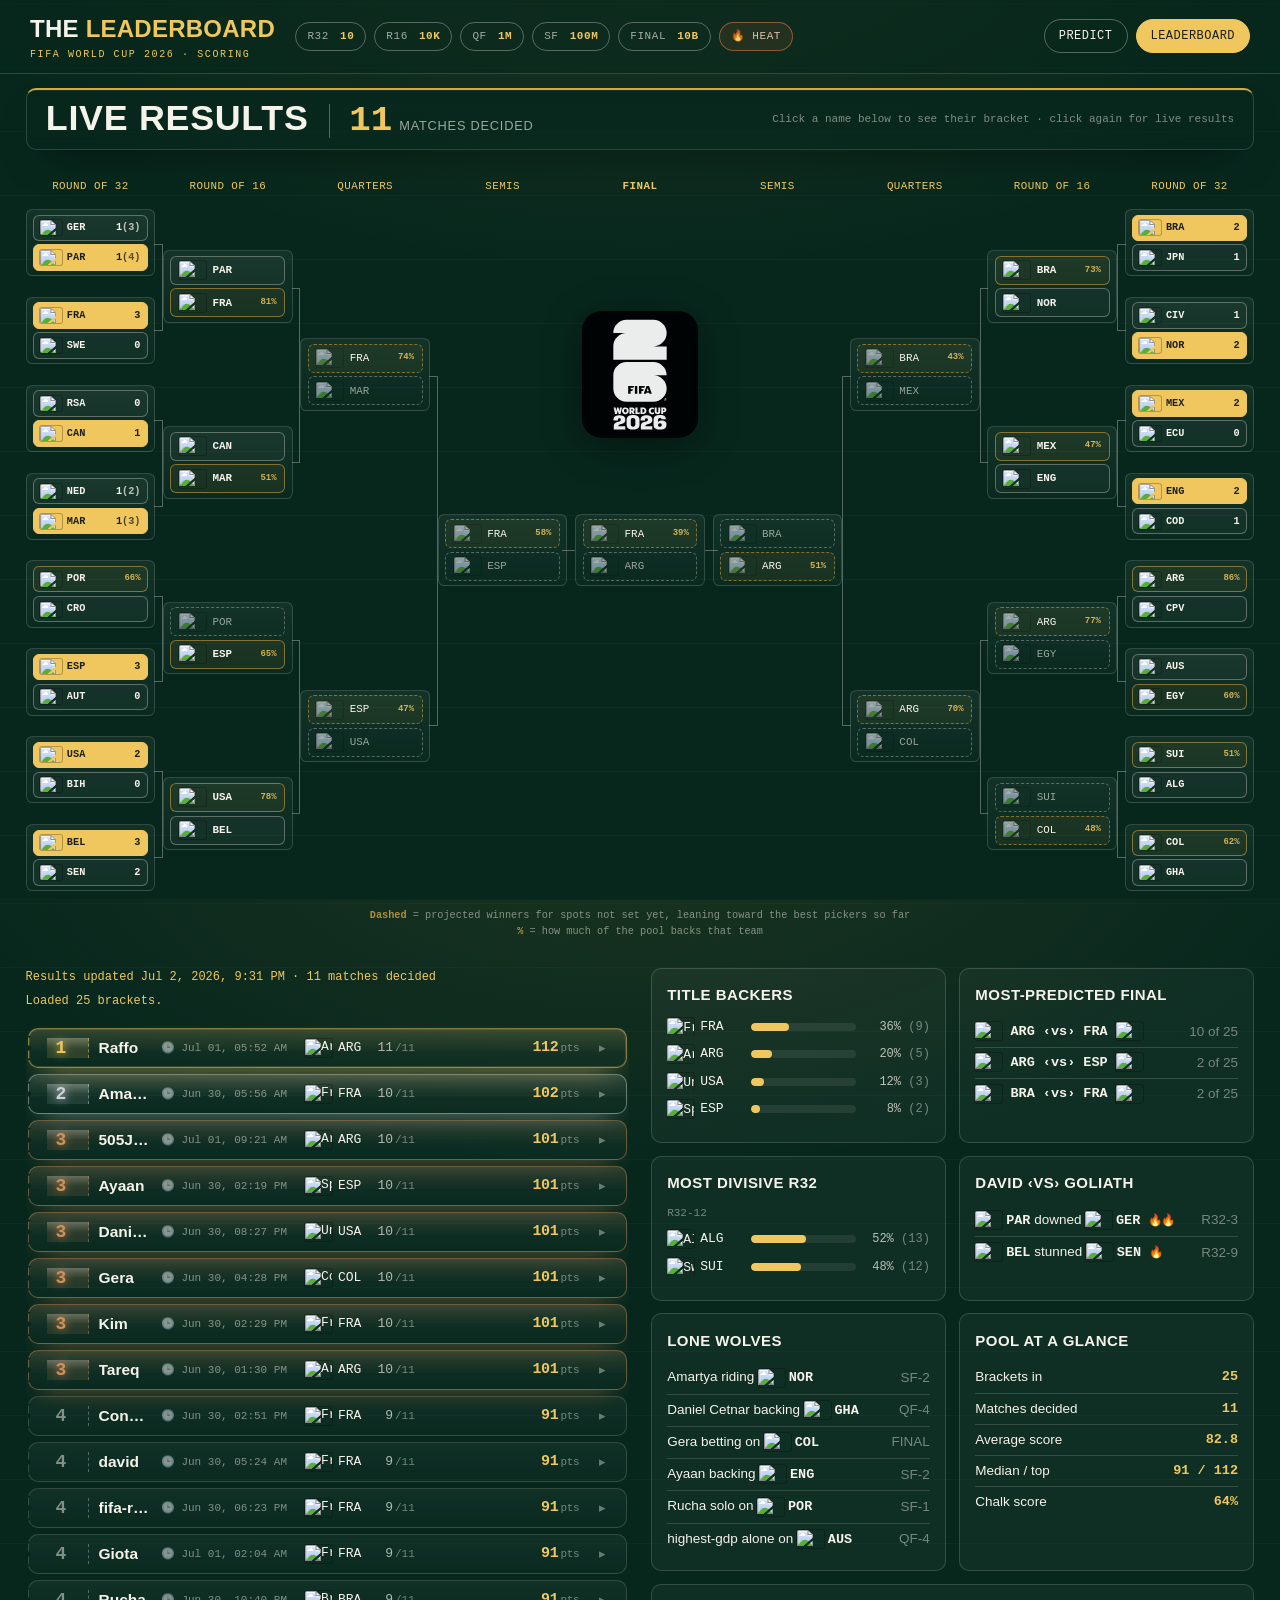
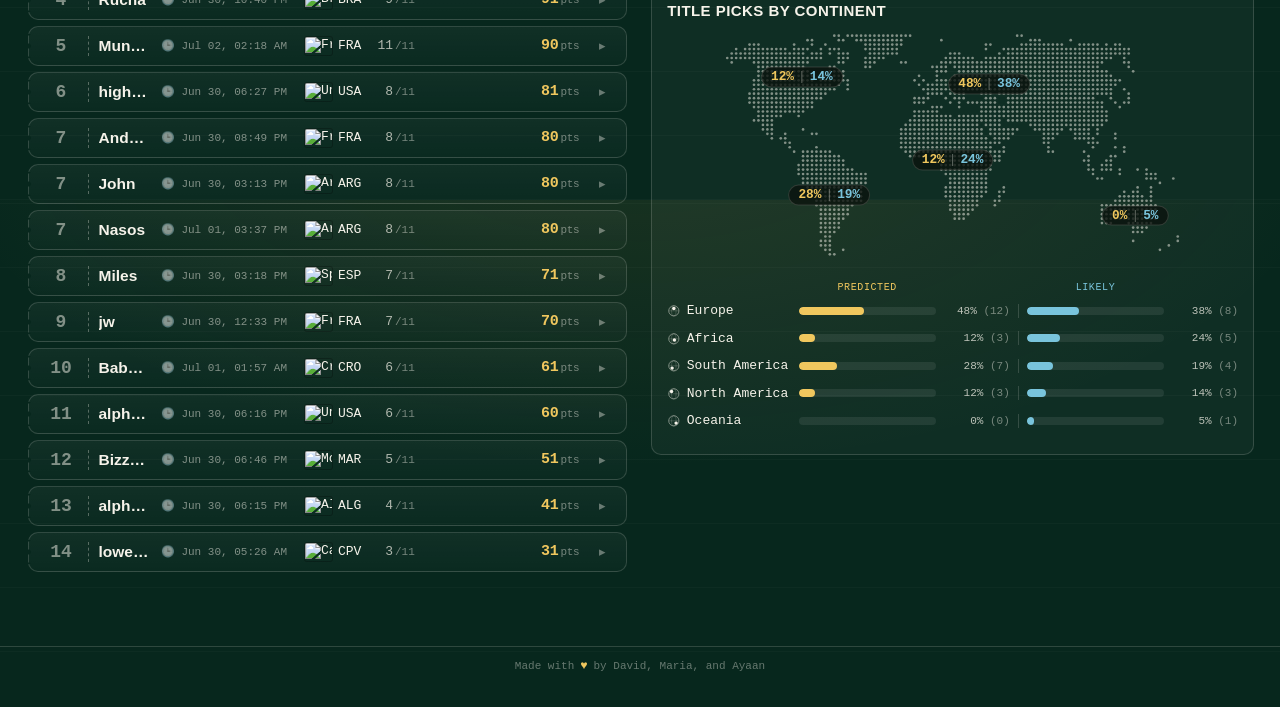
==== commit b7200937: "Stamp site version Co-Authored-By: Claude Opus 4.8 <noreply@anthropic.com>" ====
--- a/score.html
+++ b/score.html
@@ -5,8 +5,8 @@
 <meta name="viewport" content="width=1024">
 <title>Leaderboard — World Cup 2026 Knockout Predictor</title>
 <meta name="description" content="Live leaderboard and pool stats for the 2026 World Cup knockout predictor.">
-<link rel="icon" type="image/svg+xml" href="assets/favicon.svg?v=1f8895ae40e2">
-<link rel="stylesheet" href="assets/style.css?v=1f8895ae40e2">
+<link rel="icon" type="image/svg+xml" href="assets/favicon.svg?v=7c0b70721ef1">
+<link rel="stylesheet" href="assets/style.css?v=7c0b70721ef1">
 </head>
 <body class="on-leaderboard">
 
@@ -80,13 +80,13 @@
 
 </div>
 
-<script src="assets/version-check.js?v=1f8895ae40e2"></script>
-<script src="assets/config.js?v=1f8895ae40e2"></script>
-<script src="assets/bracket-data.js?v=1f8895ae40e2"></script>
-<script src="assets/results-overrides.js?v=1f8895ae40e2"></script>
+<script src="assets/version-check.js?v=7c0b70721ef1"></script>
+<script src="assets/config.js?v=7c0b70721ef1"></script>
+<script src="assets/bracket-data.js?v=7c0b70721ef1"></script>
+<script src="assets/results-overrides.js?v=7c0b70721ef1"></script>
 <script src="assets/results-data.js"></script>
 <script src="assets/predictions-data.js"></script>
-<script src="assets/score-app.js?v=1f8895ae40e2"></script>
+<script src="assets/score-app.js?v=7c0b70721ef1"></script>
 <script>initScorePage();</script>
 </body>
 </html>
--- a/assets/style.css
+++ b/assets/style.css
@@ -1169,6 +1169,15 @@
 .on-leaderboard .lb-stats { overflow: visible; }
 
 @media (min-width: 821px) {
+  /* Keep the whole top bar on one line above the phone-stack breakpoint: let the
+     order-2 block (chips / name+progress+actions) shrink & wrap INTERNALLY rather
+     than bumping the nav pills to a second line. Flex line-breaking uses each item's
+     flex-basis (the block's max-content width) BEFORE flex-shrink applies, so a
+     wrapping topbar drops the pills instead of shrinking the block — which is what
+     phone "Desktop site" mode hit: it ignores the 1024 viewport meta and forces
+     ~980px, right in the band where the row overflowed. nowrap forces the shrink. */
+  .topbar { flex-wrap: nowrap; }
+
   /* Desktop: a tall canvas like the predictions wallchart → all 16 R32 rows
      sit roomy with elbow connectors. */
   .on-leaderboard #bracket-canvas .bracket-region { height: min(80vh, 880px); overflow: visible; }
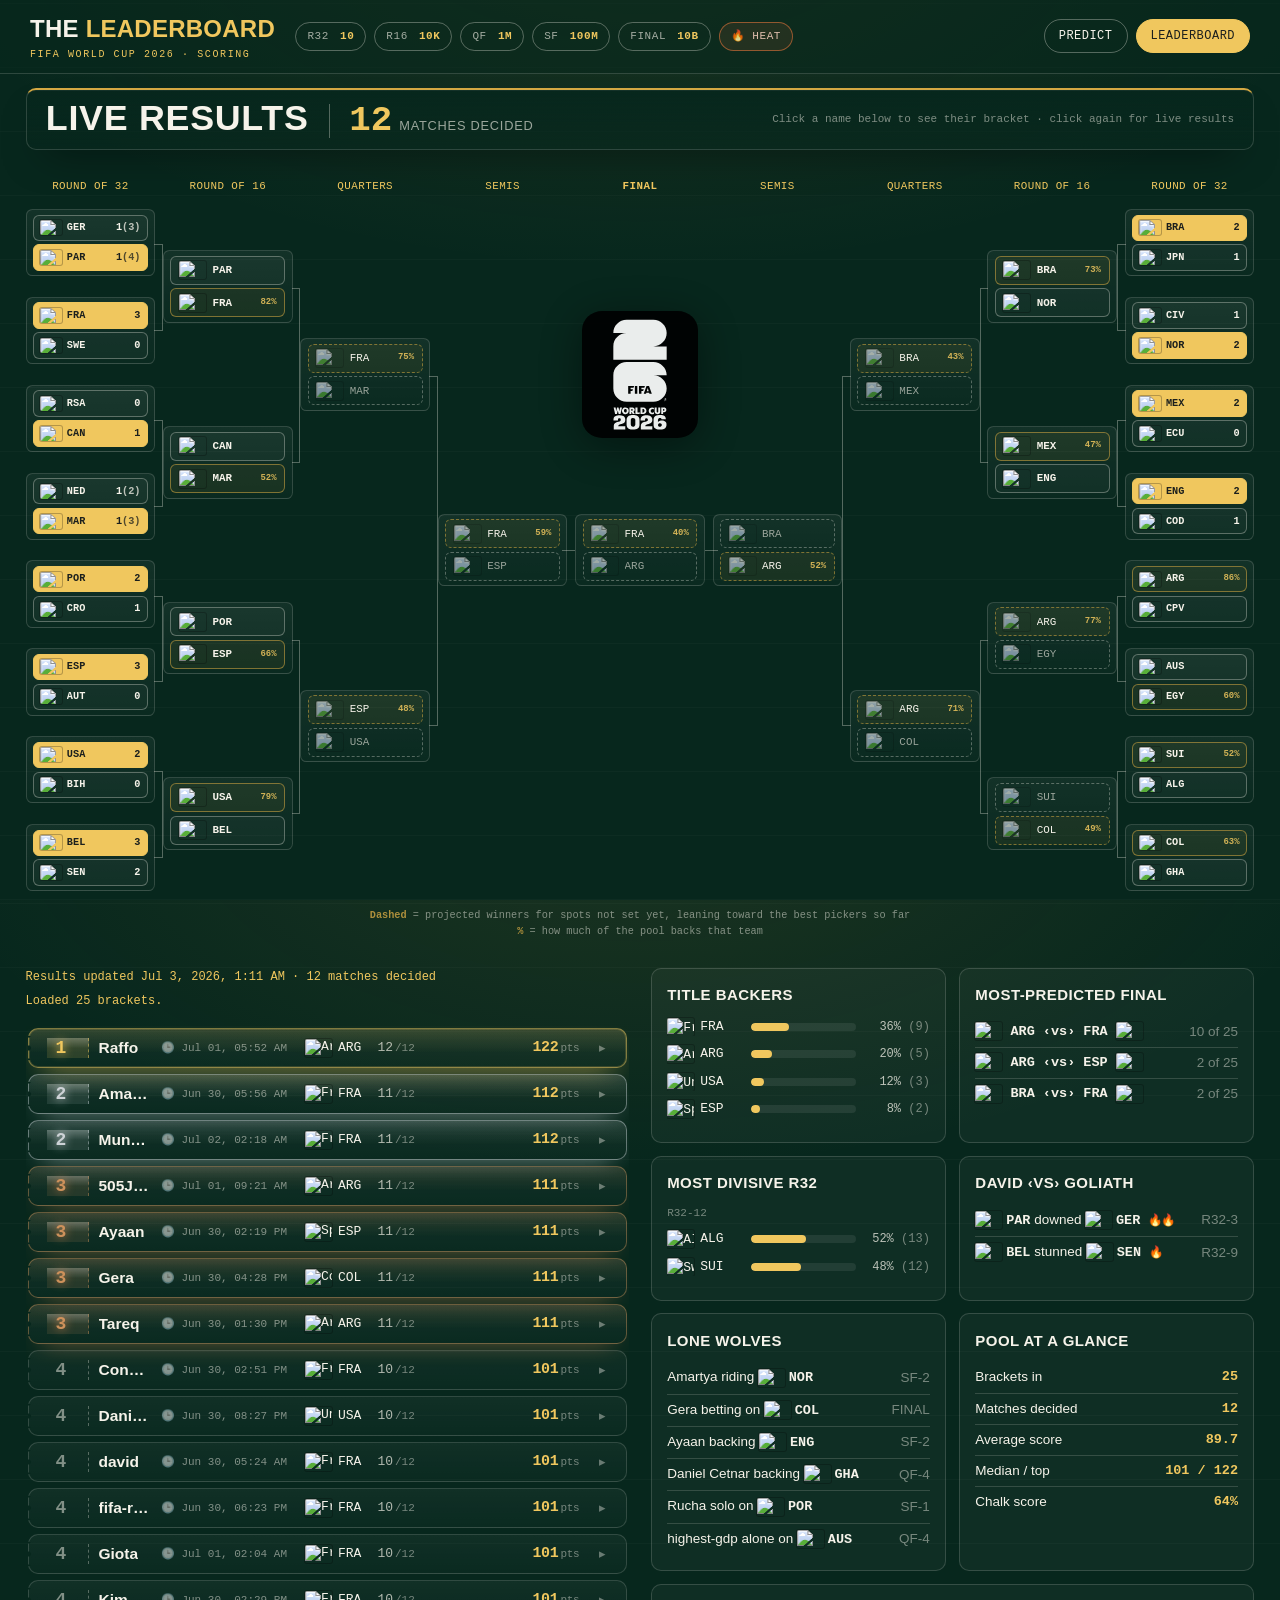
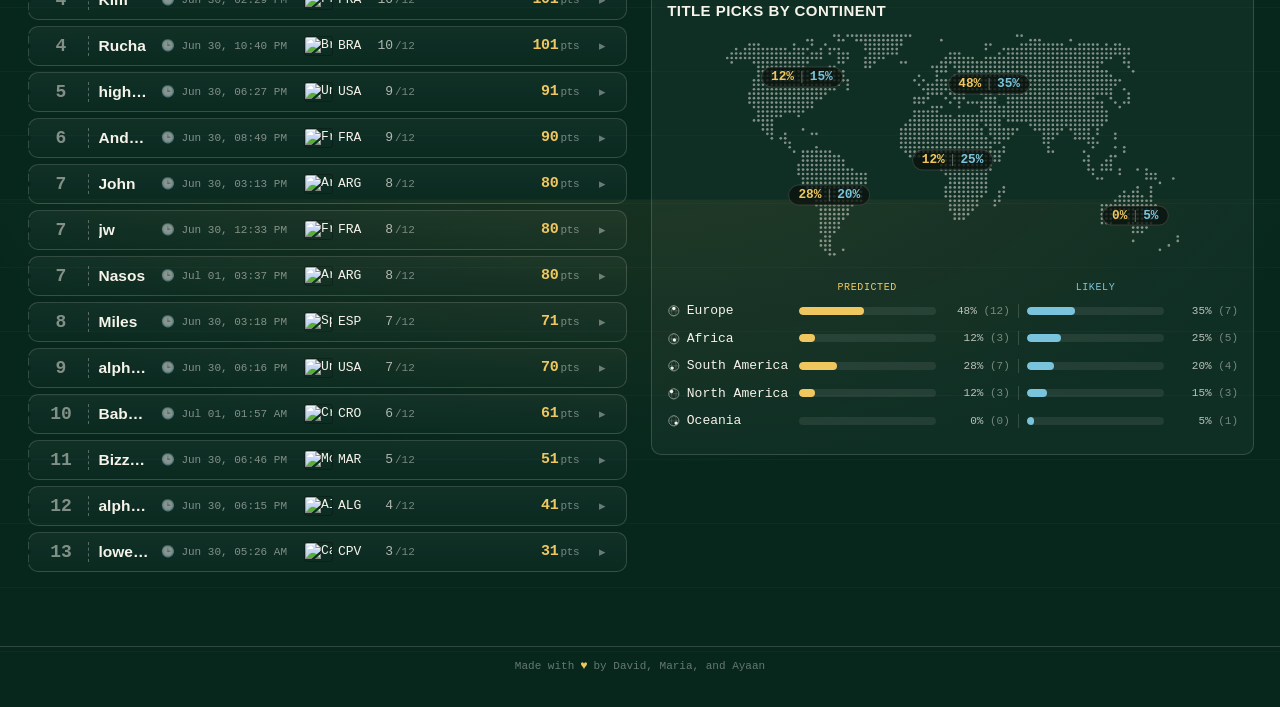
==== commit 1c647f3d: "Stamp site version" ====
--- a/score.html
+++ b/score.html
@@ -5,8 +5,8 @@
 <meta name="viewport" content="width=1024">
 <title>Leaderboard — World Cup 2026 Knockout Predictor</title>
 <meta name="description" content="Live leaderboard and pool stats for the 2026 World Cup knockout predictor.">
-<link rel="icon" type="image/svg+xml" href="assets/favicon.svg?v=7c0b70721ef1">
-<link rel="stylesheet" href="assets/style.css?v=7c0b70721ef1">
+<link rel="icon" type="image/svg+xml" href="assets/favicon.svg?v=5100638aa999">
+<link rel="stylesheet" href="assets/style.css?v=5100638aa999">
 </head>
 <body class="on-leaderboard">
 
@@ -80,13 +80,13 @@
 
 </div>
 
-<script src="assets/version-check.js?v=7c0b70721ef1"></script>
-<script src="assets/config.js?v=7c0b70721ef1"></script>
-<script src="assets/bracket-data.js?v=7c0b70721ef1"></script>
-<script src="assets/results-overrides.js?v=7c0b70721ef1"></script>
+<script src="assets/version-check.js?v=5100638aa999"></script>
+<script src="assets/config.js?v=5100638aa999"></script>
+<script src="assets/bracket-data.js?v=5100638aa999"></script>
+<script src="assets/results-overrides.js?v=5100638aa999"></script>
 <script src="assets/results-data.js"></script>
 <script src="assets/predictions-data.js"></script>
-<script src="assets/score-app.js?v=7c0b70721ef1"></script>
+<script src="assets/score-app.js?v=5100638aa999"></script>
 <script>initScorePage();</script>
 </body>
 </html>
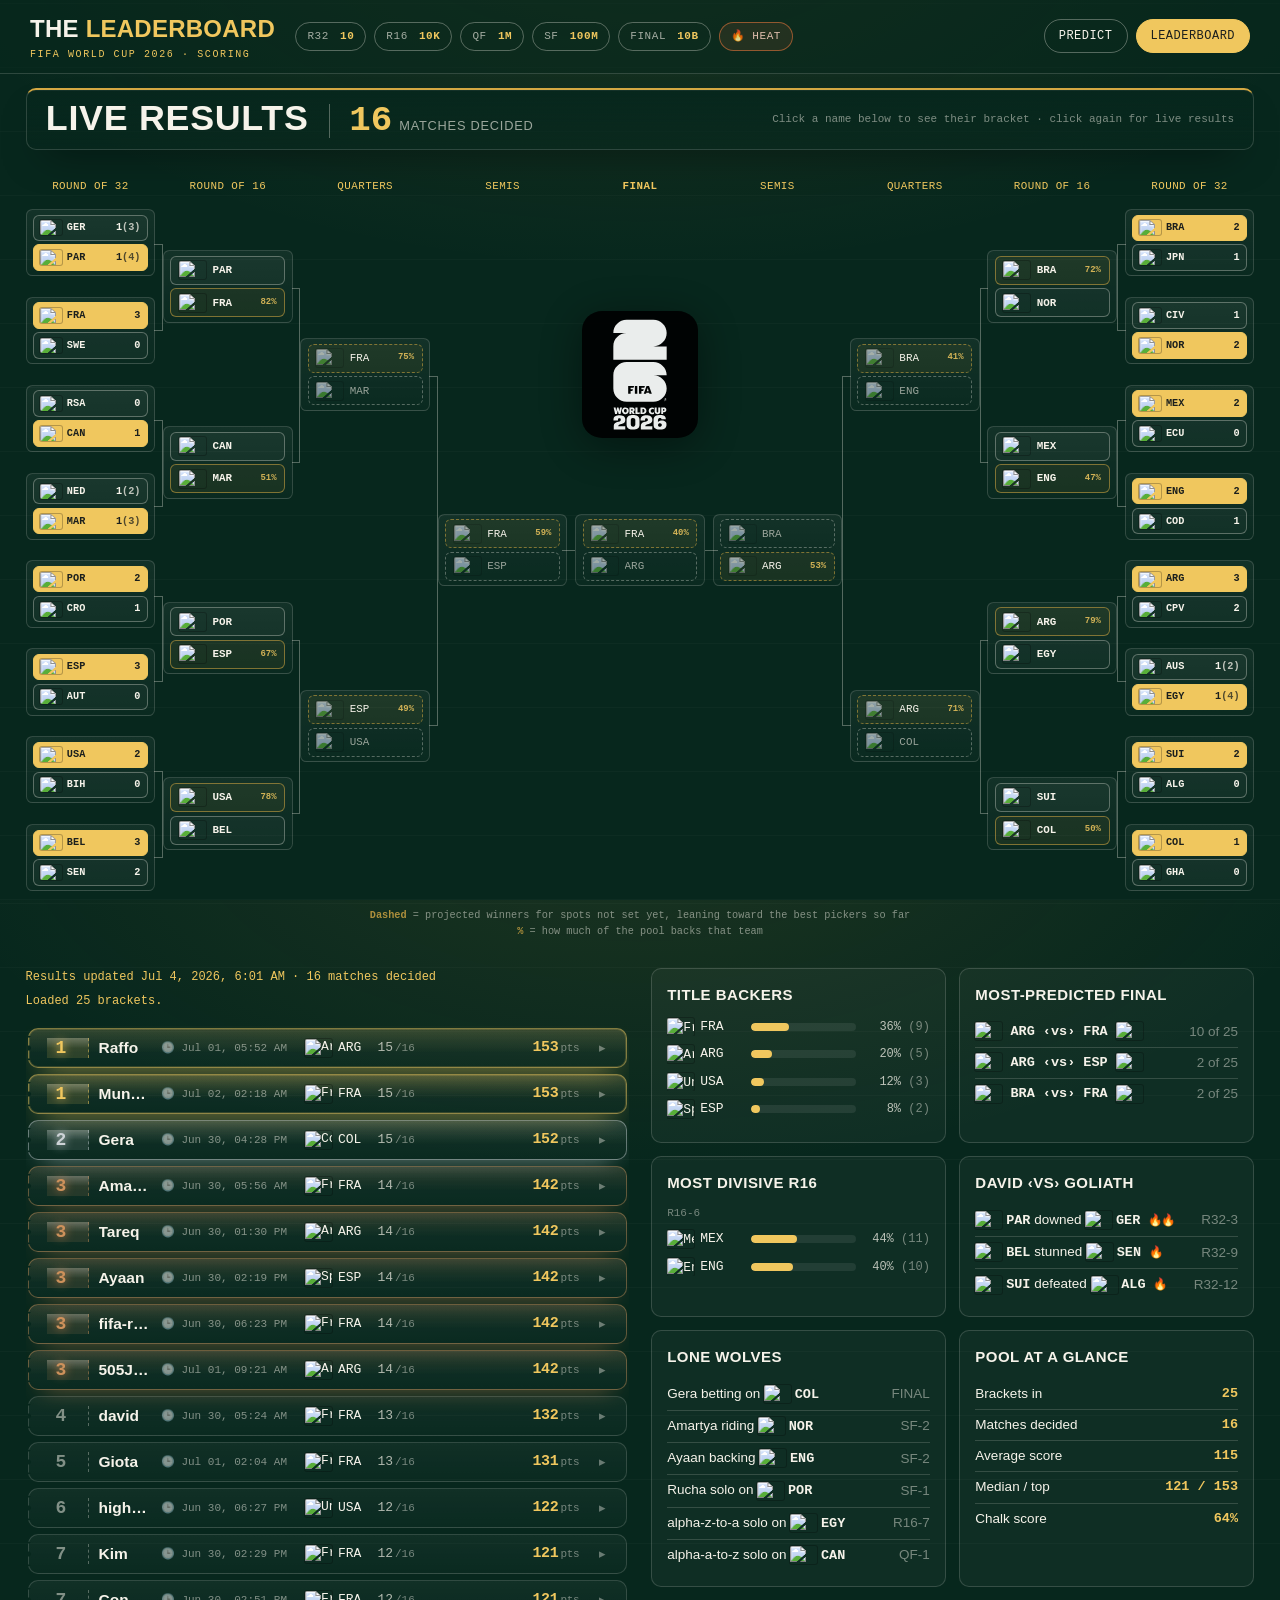
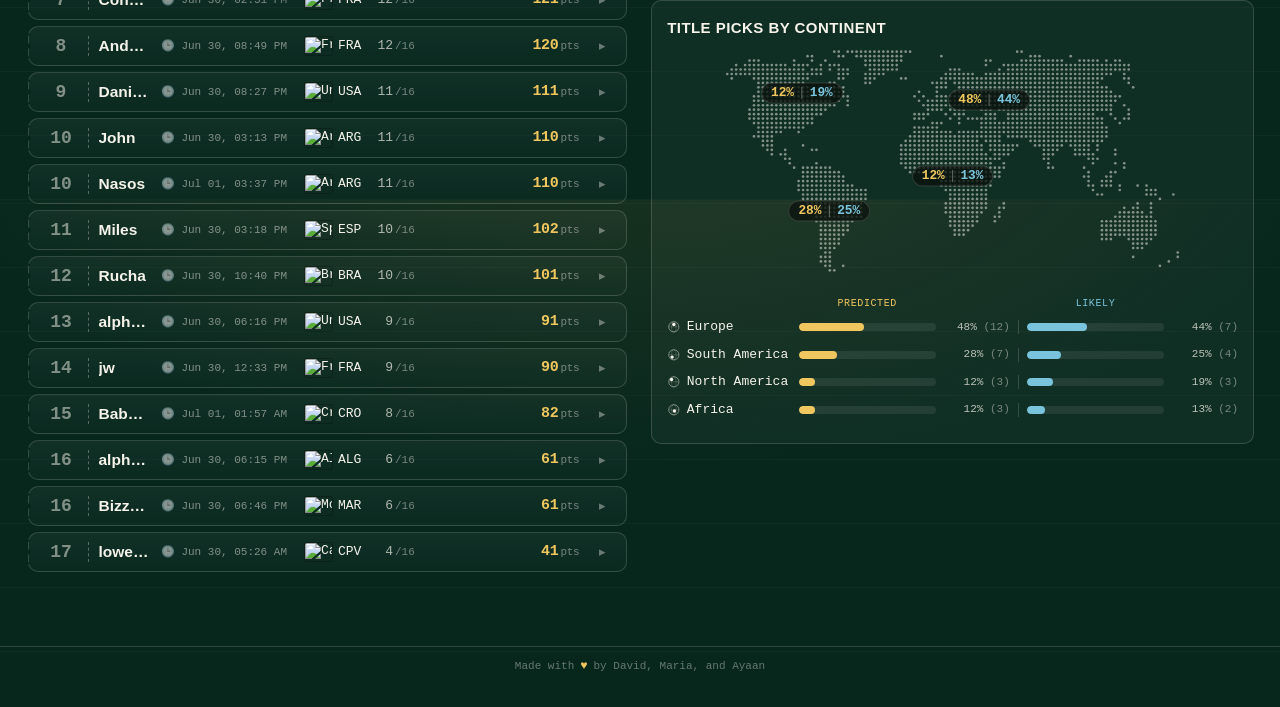
==== commit 7ef033ec: "Break leaderboard ties by submission time; fix closed-state topbar on mobile Two small UX fixes:  1." ====
--- a/score.html
+++ b/score.html
@@ -5,8 +5,8 @@
 <meta name="viewport" content="width=1024">
 <title>Leaderboard — World Cup 2026 Knockout Predictor</title>
 <meta name="description" content="Live leaderboard and pool stats for the 2026 World Cup knockout predictor.">
-<link rel="icon" type="image/svg+xml" href="assets/favicon.svg?v=5100638aa999">
-<link rel="stylesheet" href="assets/style.css?v=5100638aa999">
+<link rel="icon" type="image/svg+xml" href="assets/favicon.svg?v=4f5ff0147be5">
+<link rel="stylesheet" href="assets/style.css?v=4f5ff0147be5">
 </head>
 <body class="on-leaderboard">
 
@@ -80,13 +80,13 @@
 
 </div>
 
-<script src="assets/version-check.js?v=5100638aa999"></script>
-<script src="assets/config.js?v=5100638aa999"></script>
-<script src="assets/bracket-data.js?v=5100638aa999"></script>
-<script src="assets/results-overrides.js?v=5100638aa999"></script>
+<script src="assets/version-check.js?v=4f5ff0147be5"></script>
+<script src="assets/config.js?v=4f5ff0147be5"></script>
+<script src="assets/bracket-data.js?v=4f5ff0147be5"></script>
+<script src="assets/results-overrides.js?v=4f5ff0147be5"></script>
 <script src="assets/results-data.js"></script>
 <script src="assets/predictions-data.js"></script>
-<script src="assets/score-app.js?v=5100638aa999"></script>
+<script src="assets/score-app.js?v=4f5ff0147be5"></script>
 <script>initScorePage();</script>
 </body>
 </html>
--- a/assets/style.css
+++ b/assets/style.css
@@ -266,7 +266,7 @@
 .topbar-entry .progress-bar { font-size: 11px; }
 /* Let the completion track flex to fill the row so the bar spans the full name width. */
 .topbar-entry .progress-track { flex: 1; width: auto; }
-.topbar-actions { display: flex; align-items: center; gap: 8px; flex-wrap: wrap; }
+.topbar-actions { display: flex; align-items: center; gap: 8px; flex-wrap: wrap; min-width: 0; }
 /* Slim the buttons to the pill/chip scale IN THE TOP BAR only (the global .btn stays
    chunky for the toast + bracket controls). */
 .topbar .btn { padding: 9px 16px; font-size: 12px; }
@@ -636,15 +636,6 @@
   border-color: var(--line-strong);
 }
 .btn-ghost:hover { border-color: var(--gold-bright); color: var(--gold-bright); }
-
-/* "Submissions closed" hint beside the (disabled) Submit button, past the R32 cutoff. */
-.submit-hint {
-  font-family: var(--font-mono);
-  font-size: 11px;
-  letter-spacing: 0.03em;
-  color: rgba(246,243,234,0.6);
-  white-space: nowrap;
-}
 
 .btn-row {
   display: flex;
@@ -1177,6 +1168,12 @@
      phone "Desktop site" mode hit: it ignores the 1024 viewport meta and forces
      ~980px, right in the band where the row overflowed. nowrap forces the shrink. */
   .topbar { flex-wrap: nowrap; }
+  /* Pin the nav pills as fixed chrome so ALL shrink pressure lands on the order-2
+     block (the predictor's name+progress+actions, or the leaderboard's scoring-key
+     chips) — both are built to wrap INTERNALLY. Without this, nowrap shrinks the
+     tools column too (default flex-shrink:1), squeezing it below the two pills'
+     width so Predict/Leaderboard wrap onto a second line. */
+  .topbar .topbar-tools { flex-shrink: 0; }
 
   /* Desktop: a tall canvas like the predictions wallchart → all 16 R32 rows
      sit roomy with elbow connectors. */
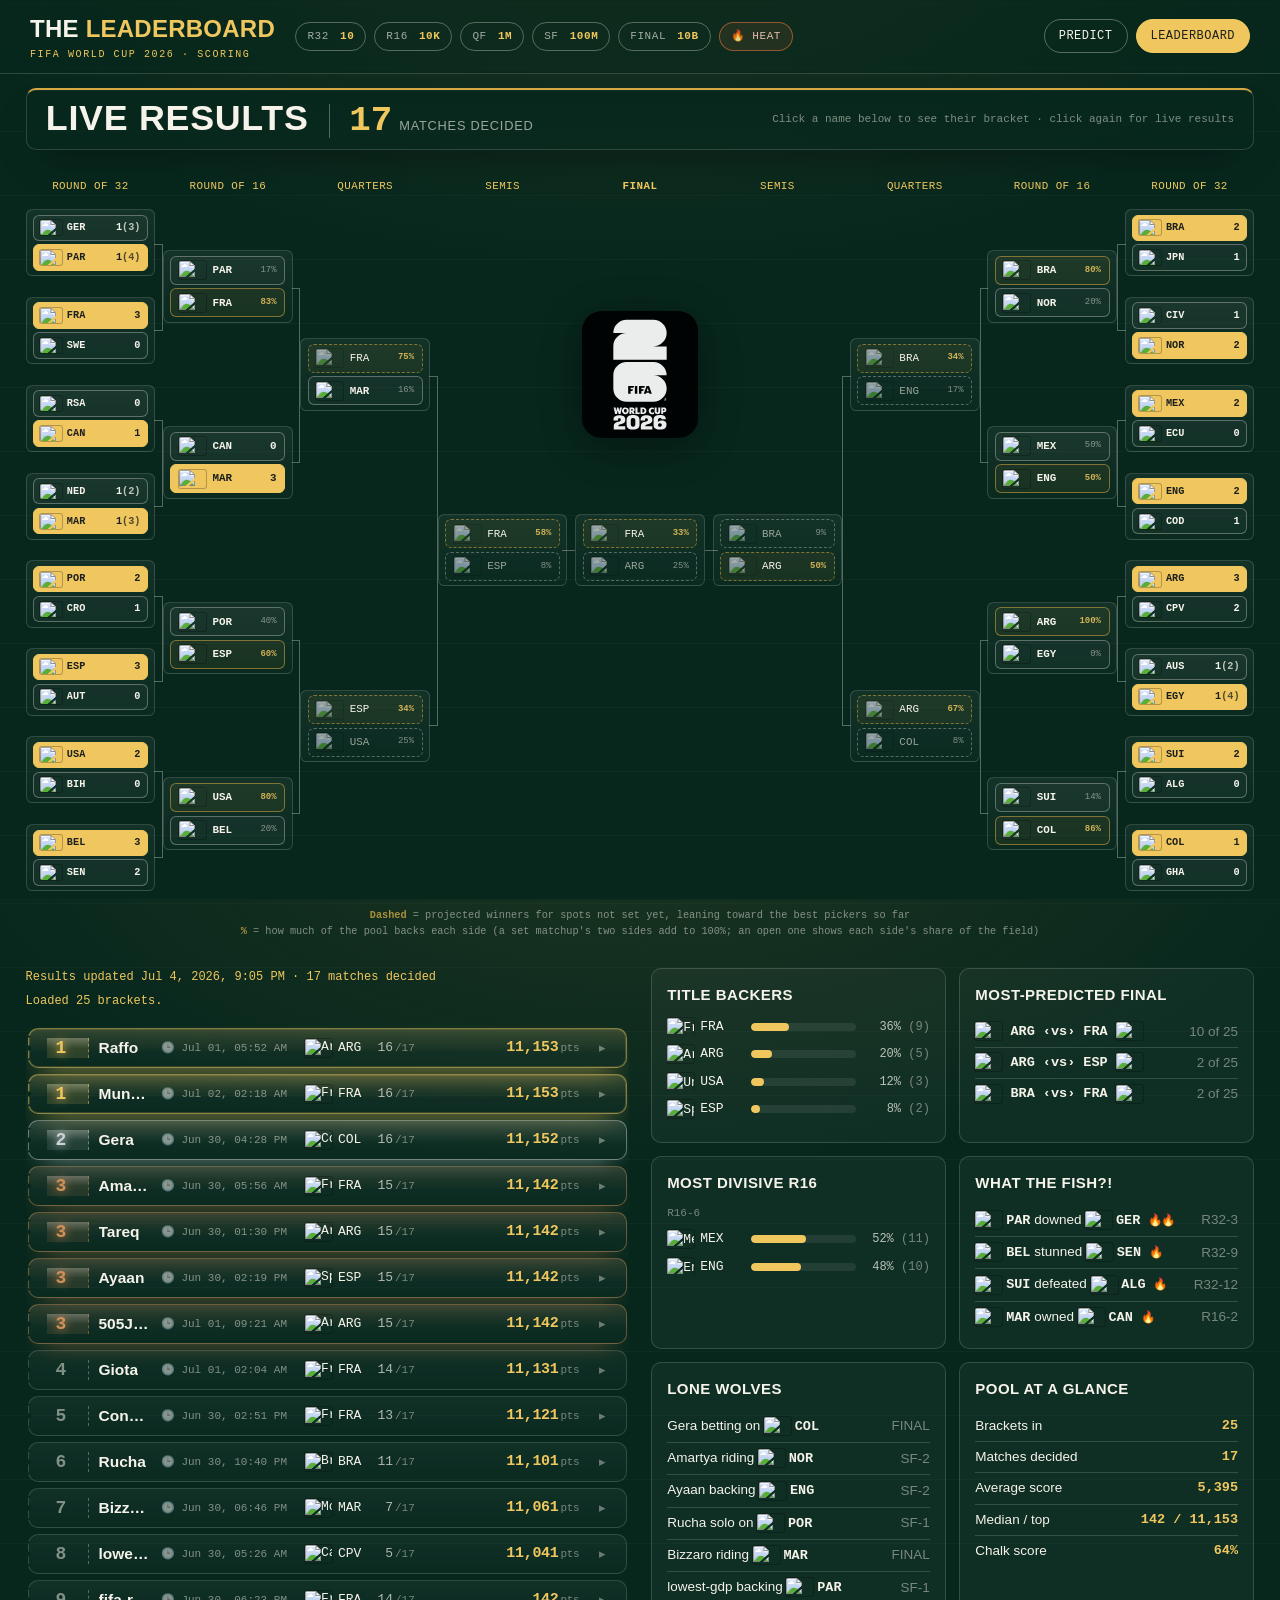
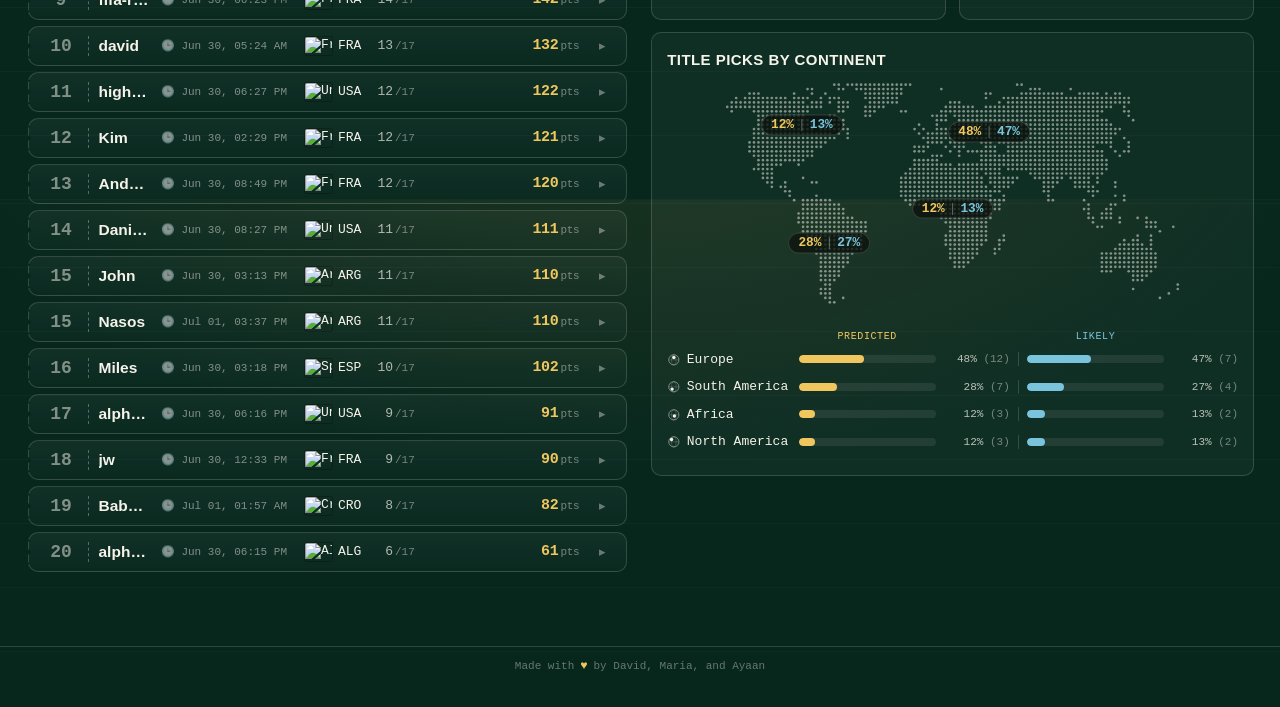
==== commit 961a8e91: "Stamp site version" ====
--- a/score.html
+++ b/score.html
@@ -5,8 +5,8 @@
 <meta name="viewport" content="width=1024">
 <title>Leaderboard — World Cup 2026 Knockout Predictor</title>
 <meta name="description" content="Live leaderboard and pool stats for the 2026 World Cup knockout predictor.">
-<link rel="icon" type="image/svg+xml" href="assets/favicon.svg?v=4f5ff0147be5">
-<link rel="stylesheet" href="assets/style.css?v=4f5ff0147be5">
+<link rel="icon" type="image/svg+xml" href="assets/favicon.svg?v=1c52b48622f2">
+<link rel="stylesheet" href="assets/style.css?v=1c52b48622f2">
 </head>
 <body class="on-leaderboard">
 
@@ -80,13 +80,13 @@
 
 </div>
 
-<script src="assets/version-check.js?v=4f5ff0147be5"></script>
-<script src="assets/config.js?v=4f5ff0147be5"></script>
-<script src="assets/bracket-data.js?v=4f5ff0147be5"></script>
-<script src="assets/results-overrides.js?v=4f5ff0147be5"></script>
+<script src="assets/version-check.js?v=1c52b48622f2"></script>
+<script src="assets/config.js?v=1c52b48622f2"></script>
+<script src="assets/bracket-data.js?v=1c52b48622f2"></script>
+<script src="assets/results-overrides.js?v=1c52b48622f2"></script>
 <script src="assets/results-data.js"></script>
 <script src="assets/predictions-data.js"></script>
-<script src="assets/score-app.js?v=4f5ff0147be5"></script>
+<script src="assets/score-app.js?v=1c52b48622f2"></script>
 <script>initScorePage();</script>
 </body>
 </html>
--- a/assets/style.css
+++ b/assets/style.css
@@ -559,6 +559,15 @@
   font-weight: 700;
   color: var(--gold-bright);
   opacity: 0.85;
+}
+
+/* The non-favored side of a projected matchup now carries its own share too, so
+   the full split reads at a glance. Dimmed + lighter weight so it sits behind the
+   favored side's bright gold chip rather than competing with it. */
+.team-row .proj-share.proj-share-dim {
+  color: var(--chalk);
+  font-weight: 500;
+  opacity: 0.5;
 }
 
 /* The one-line legend that explains the dashed marks, sat UNDER the bracket as a
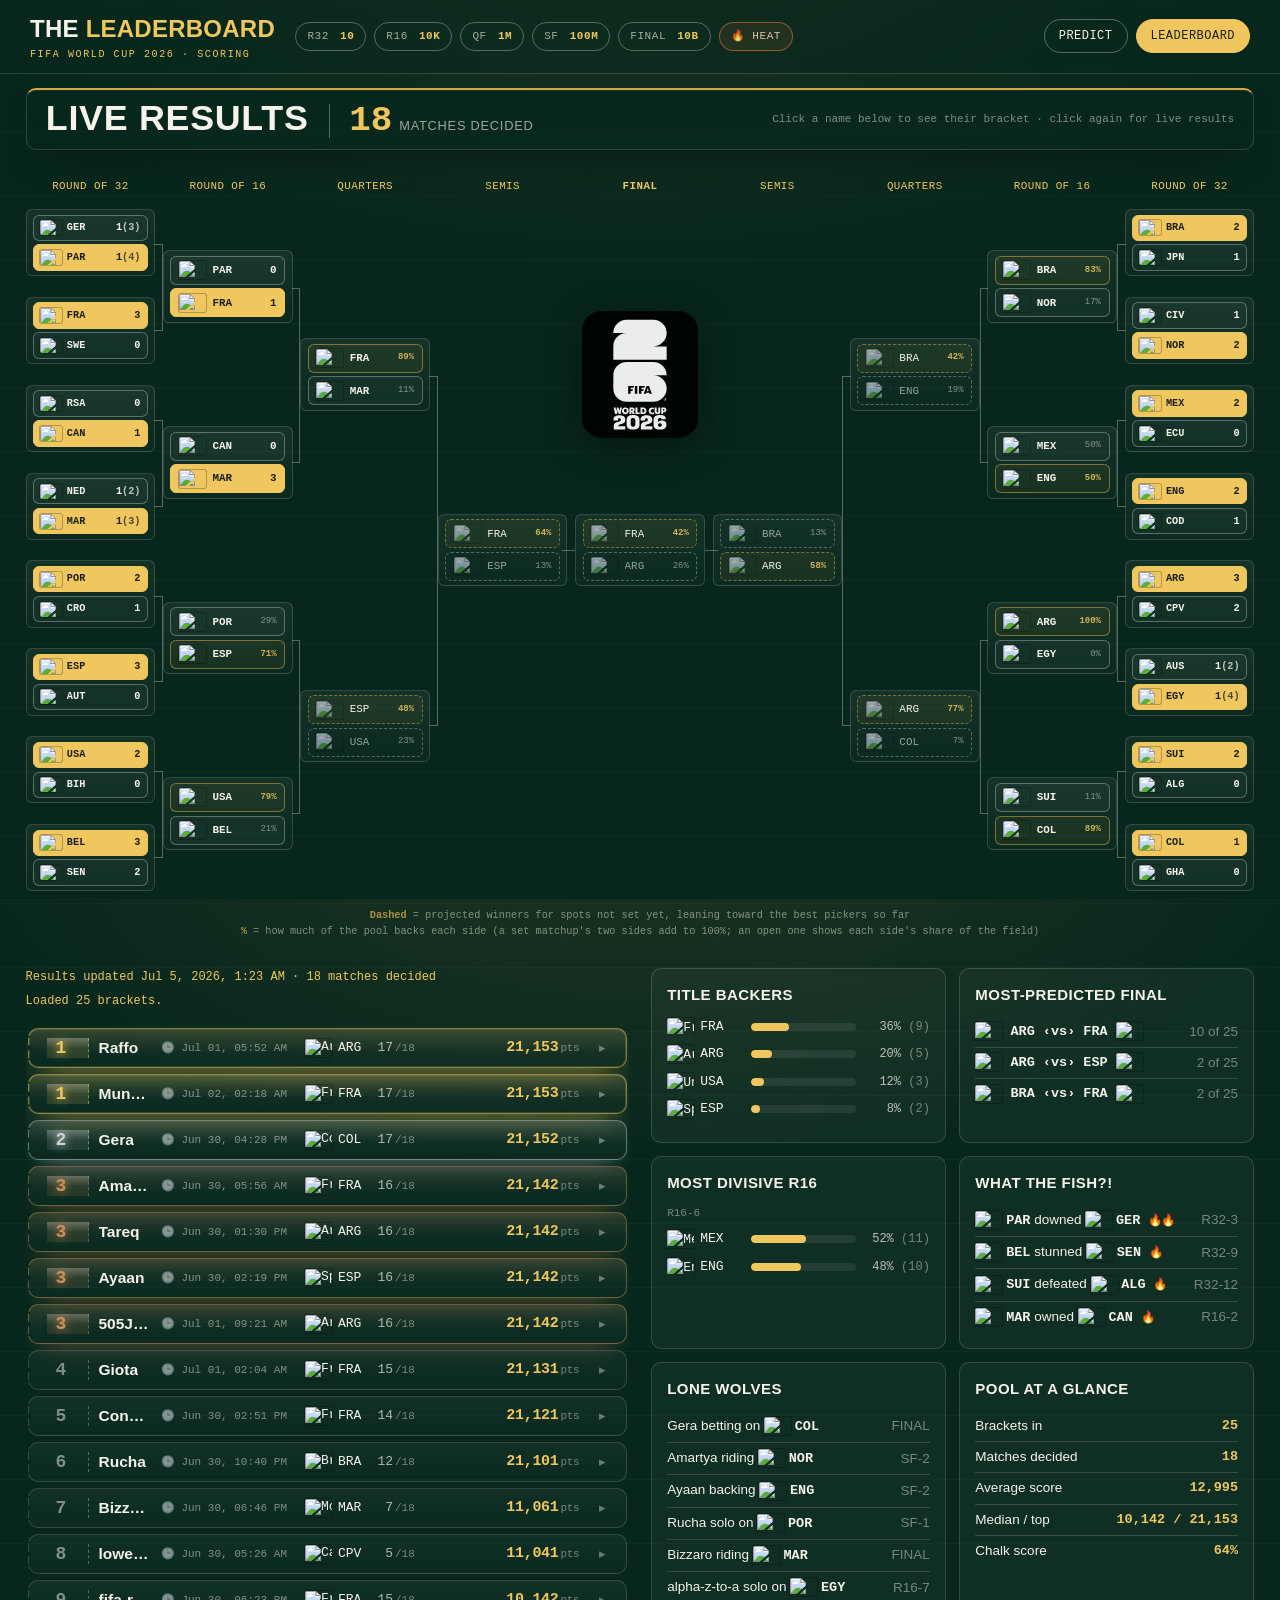
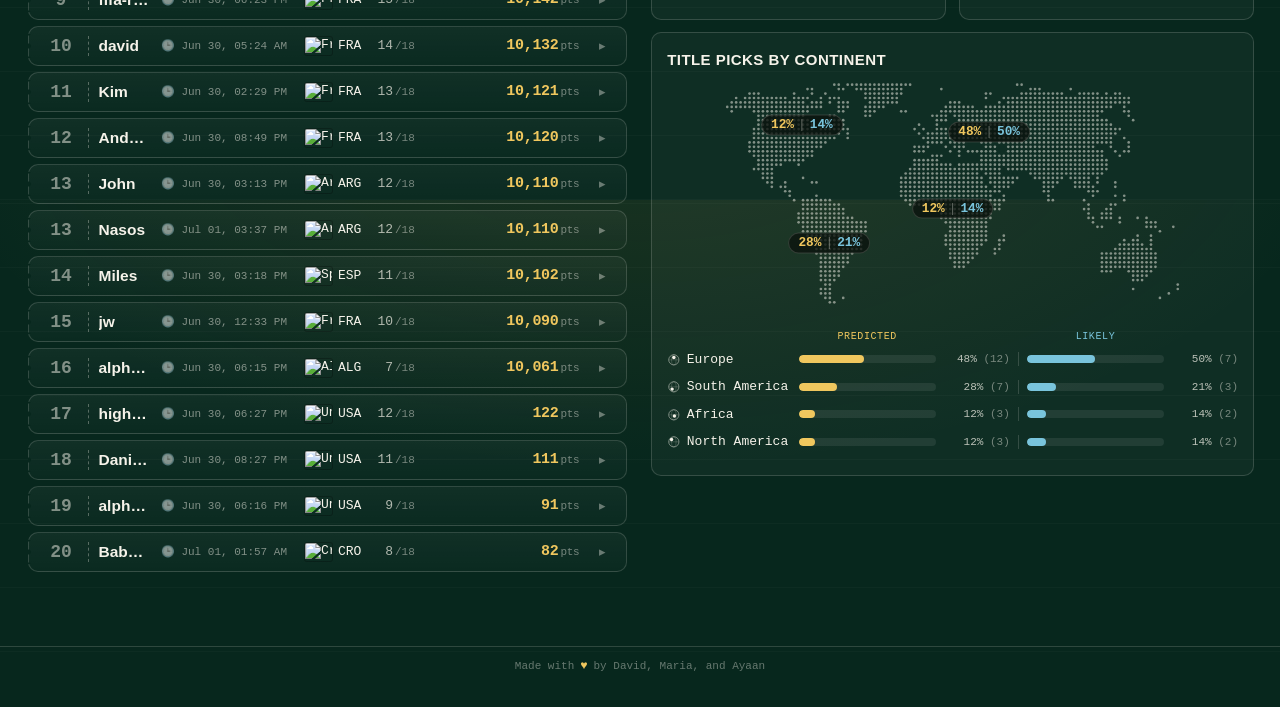
==== commit e5dbb266: "Stamp site version" ====
--- a/score.html
+++ b/score.html
@@ -5,8 +5,8 @@
 <meta name="viewport" content="width=1024">
 <title>Leaderboard — World Cup 2026 Knockout Predictor</title>
 <meta name="description" content="Live leaderboard and pool stats for the 2026 World Cup knockout predictor.">
-<link rel="icon" type="image/svg+xml" href="assets/favicon.svg?v=1c52b48622f2">
-<link rel="stylesheet" href="assets/style.css?v=1c52b48622f2">
+<link rel="icon" type="image/svg+xml" href="assets/favicon.svg?v=8f046a8bb28a">
+<link rel="stylesheet" href="assets/style.css?v=8f046a8bb28a">
 </head>
 <body class="on-leaderboard">
 
@@ -80,13 +80,13 @@
 
 </div>
 
-<script src="assets/version-check.js?v=1c52b48622f2"></script>
-<script src="assets/config.js?v=1c52b48622f2"></script>
-<script src="assets/bracket-data.js?v=1c52b48622f2"></script>
-<script src="assets/results-overrides.js?v=1c52b48622f2"></script>
+<script src="assets/version-check.js?v=8f046a8bb28a"></script>
+<script src="assets/config.js?v=8f046a8bb28a"></script>
+<script src="assets/bracket-data.js?v=8f046a8bb28a"></script>
+<script src="assets/results-overrides.js?v=8f046a8bb28a"></script>
 <script src="assets/results-data.js"></script>
 <script src="assets/predictions-data.js"></script>
-<script src="assets/score-app.js?v=1c52b48622f2"></script>
+<script src="assets/score-app.js?v=8f046a8bb28a"></script>
 <script>initScorePage();</script>
 </body>
 </html>
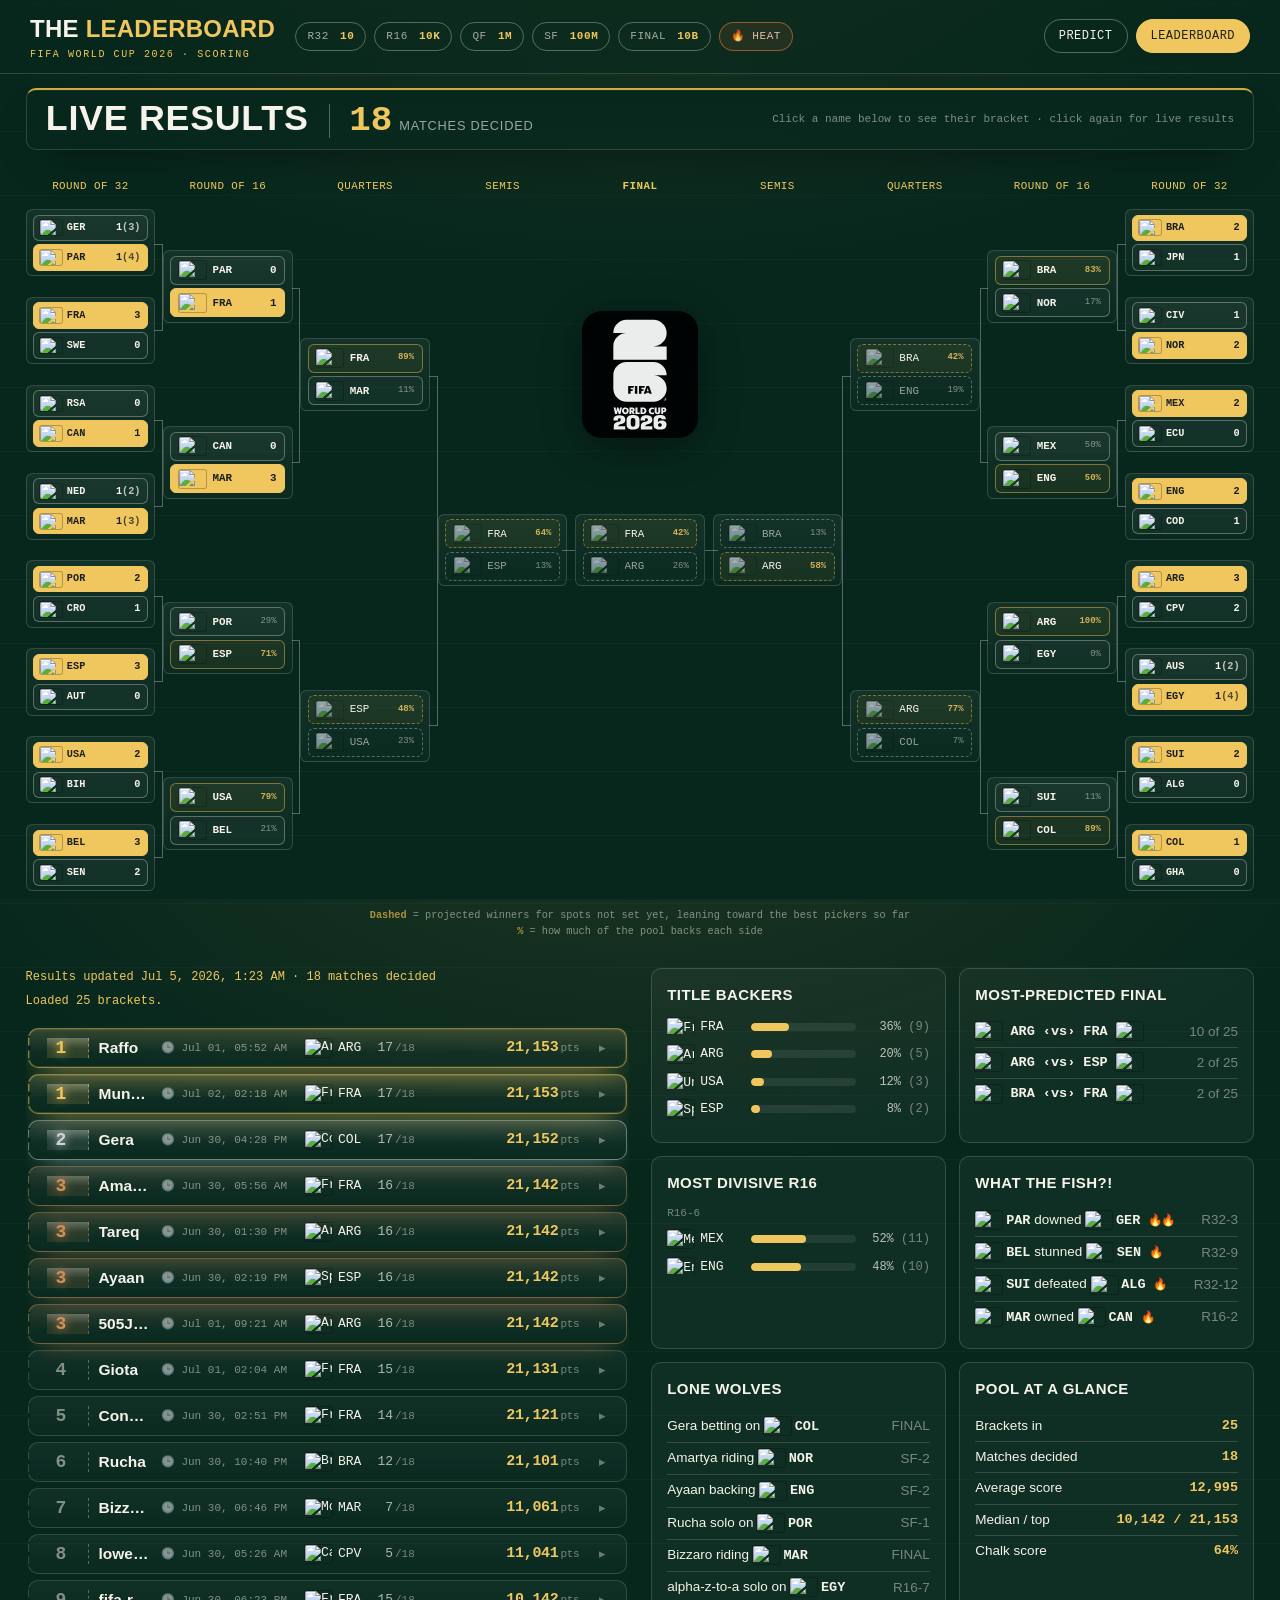
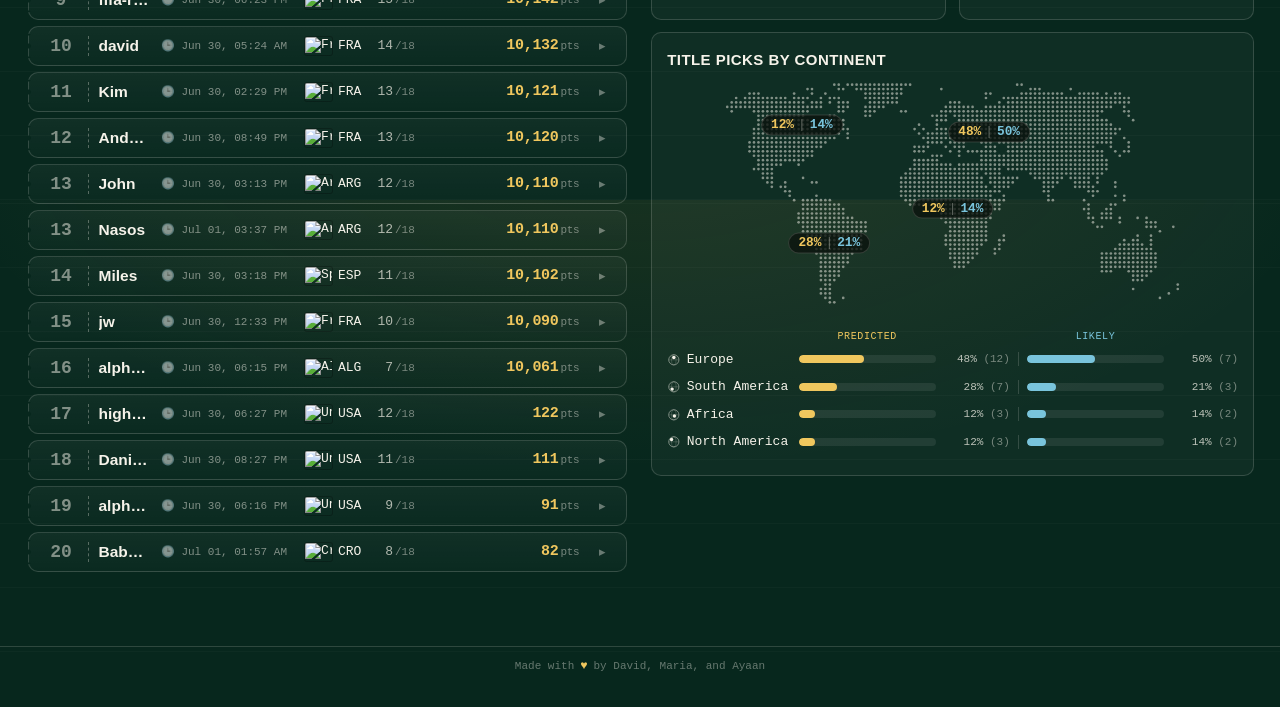
==== commit 28d92c75: "Stamp site version" ====
--- a/score.html
+++ b/score.html
@@ -5,8 +5,8 @@
 <meta name="viewport" content="width=1024">
 <title>Leaderboard — World Cup 2026 Knockout Predictor</title>
 <meta name="description" content="Live leaderboard and pool stats for the 2026 World Cup knockout predictor.">
-<link rel="icon" type="image/svg+xml" href="assets/favicon.svg?v=8f046a8bb28a">
-<link rel="stylesheet" href="assets/style.css?v=8f046a8bb28a">
+<link rel="icon" type="image/svg+xml" href="assets/favicon.svg?v=84076e7681c5">
+<link rel="stylesheet" href="assets/style.css?v=84076e7681c5">
 </head>
 <body class="on-leaderboard">
 
@@ -80,13 +80,13 @@
 
 </div>
 
-<script src="assets/version-check.js?v=8f046a8bb28a"></script>
-<script src="assets/config.js?v=8f046a8bb28a"></script>
-<script src="assets/bracket-data.js?v=8f046a8bb28a"></script>
-<script src="assets/results-overrides.js?v=8f046a8bb28a"></script>
+<script src="assets/version-check.js?v=84076e7681c5"></script>
+<script src="assets/config.js?v=84076e7681c5"></script>
+<script src="assets/bracket-data.js?v=84076e7681c5"></script>
+<script src="assets/results-overrides.js?v=84076e7681c5"></script>
 <script src="assets/results-data.js"></script>
 <script src="assets/predictions-data.js"></script>
-<script src="assets/score-app.js?v=8f046a8bb28a"></script>
+<script src="assets/score-app.js?v=84076e7681c5"></script>
 <script>initScorePage();</script>
 </body>
 </html>
